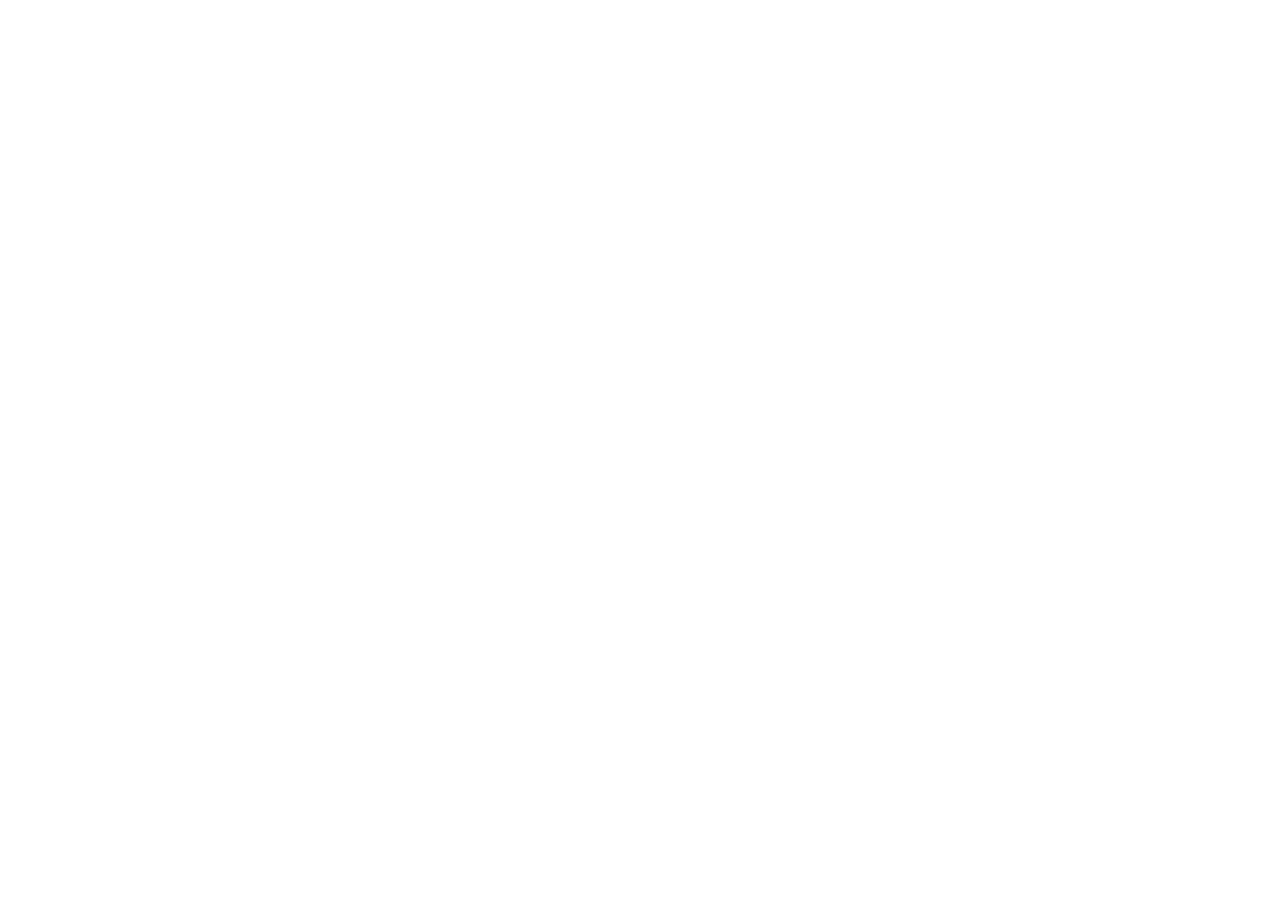
==== pages/morocco-2026.html @ 15a271f9 "add pixel" ====
<!DOCTYPE html>
<html lang="fr" data-notion-url="https://www.notion.so/Kimura-Business-Connect-Morocco-310bb034ab7a8053be3bda50658fd84c">
<head>
    <meta charset="UTF-8">
    <meta name="viewport" content="width=device-width, initial-scale=1.0">
    <title>Redirection …</title>
    <!--
      Remplacez l'URL ci-dessous par le lien public Notion souhaité,
      et mettez à jour également l'attribut data-notion-url sur la balise <html> ci-dessus.
    -->
    <meta http-equiv="refresh" content="3; url=https://www.notion.so/Kimura-Business-Connect-Morocco-310bb034ab7a8053be3bda50658fd84c">
    <style>
        body { 
            margin: 0; 
            font-family: -apple-system, BlinkMacSystemFont, 'Segoe UI', Roboto, Oxygen, Ubuntu, Cantarell, 'Helvetica Neue', Arial, 'Noto Sans', sans-serif; 
            background: #121212; color: #f5f5f5; 
            display: flex; align-items: center; justify-content: center; min-height: 100vh; text-align: center;
        }
        a { color: #c5a059; }
    </style>
    <link rel="icon" type="image/ico" href="../favicon.ico">
    <link rel="apple-touch-icon" href="../images/logo.png">
    <link rel="canonical" href="https://www.notion.so/Kimura-Business-Connect-Morocco-310bb034ab7a8053be3bda50658fd84c">

    <!-- Meta Pixel Code -->
    <script>
        !function(f,b,e,v,n,t,s)
        {if(f.fbq)return;n=f.fbq=function(){n.callMethod?
            n.callMethod.apply(n,arguments):n.queue.push(arguments)};
            if(!f._fbq)f._fbq=n;n.push=n;n.loaded=!0;n.version='2.0';
            n.queue=[];t=b.createElement(e);t.async=!0;
            t.src=v;s=b.getElementsByTagName(e)[0];
            s.parentNode.insertBefore(t,s)}(window, document,'script',
            'https://connect.facebook.net/en_US/fbevents.js');
        fbq('init', '637309315422786');
        fbq('track', 'PageView');
    </script>
    <script>
        (function() {
            var fallbackUrl = 'https://www.notion.so/Kimura-Business-Connect-Morocco-310bb034ab7a8053be3bda50658fd84c';
            var html = document.documentElement;
            var notionUrl = html.getAttribute('data-notion-url') || fallbackUrl;
            // Si l'URL semble valide, on redirige en JS (plus fiable que meta refresh)
            if (/^https?:\/\//i.test(notionUrl)) {
                window.location.replace(notionUrl);
            }
        })();
    </script>
    <noscript>
        <meta http-equiv="refresh" content="3; url=https://www.notion.so/Kimura-Business-Connect-Morocco-310bb034ab7a8053be3bda50658fd84c">
    </noscript>
</head>
<body>
<noscript><img height="1" width="1" style="display:none"
               src="https://www.facebook.com/tr?id=637309315422786&ev=PageView&noscript=1"
/></noscript>
    <main>
        <p>Redirection en cours...</p>
        <p>Si rien ne se passe, <a id="continue-link" href="https://www.notion.so/Kimura-Business-Connect-Morocco-310bb034ab7a8053be3bda50658fd84c">cliquez ici pour continuer</a>.</p>
    </main>
    <script>
        // Met à jour le lien de secours pour correspondre à data-notion-url si défini
        (function() {
            var link = document.getElementById('continue-link');
            var html = document.documentElement;
            var notionUrl = html.getAttribute('data-notion-url');
            if (notionUrl && /^https?:\/\//i.test(notionUrl)) {
                link.setAttribute('href', notionUrl);
            }
        })();
    </script>
</body>
</html>
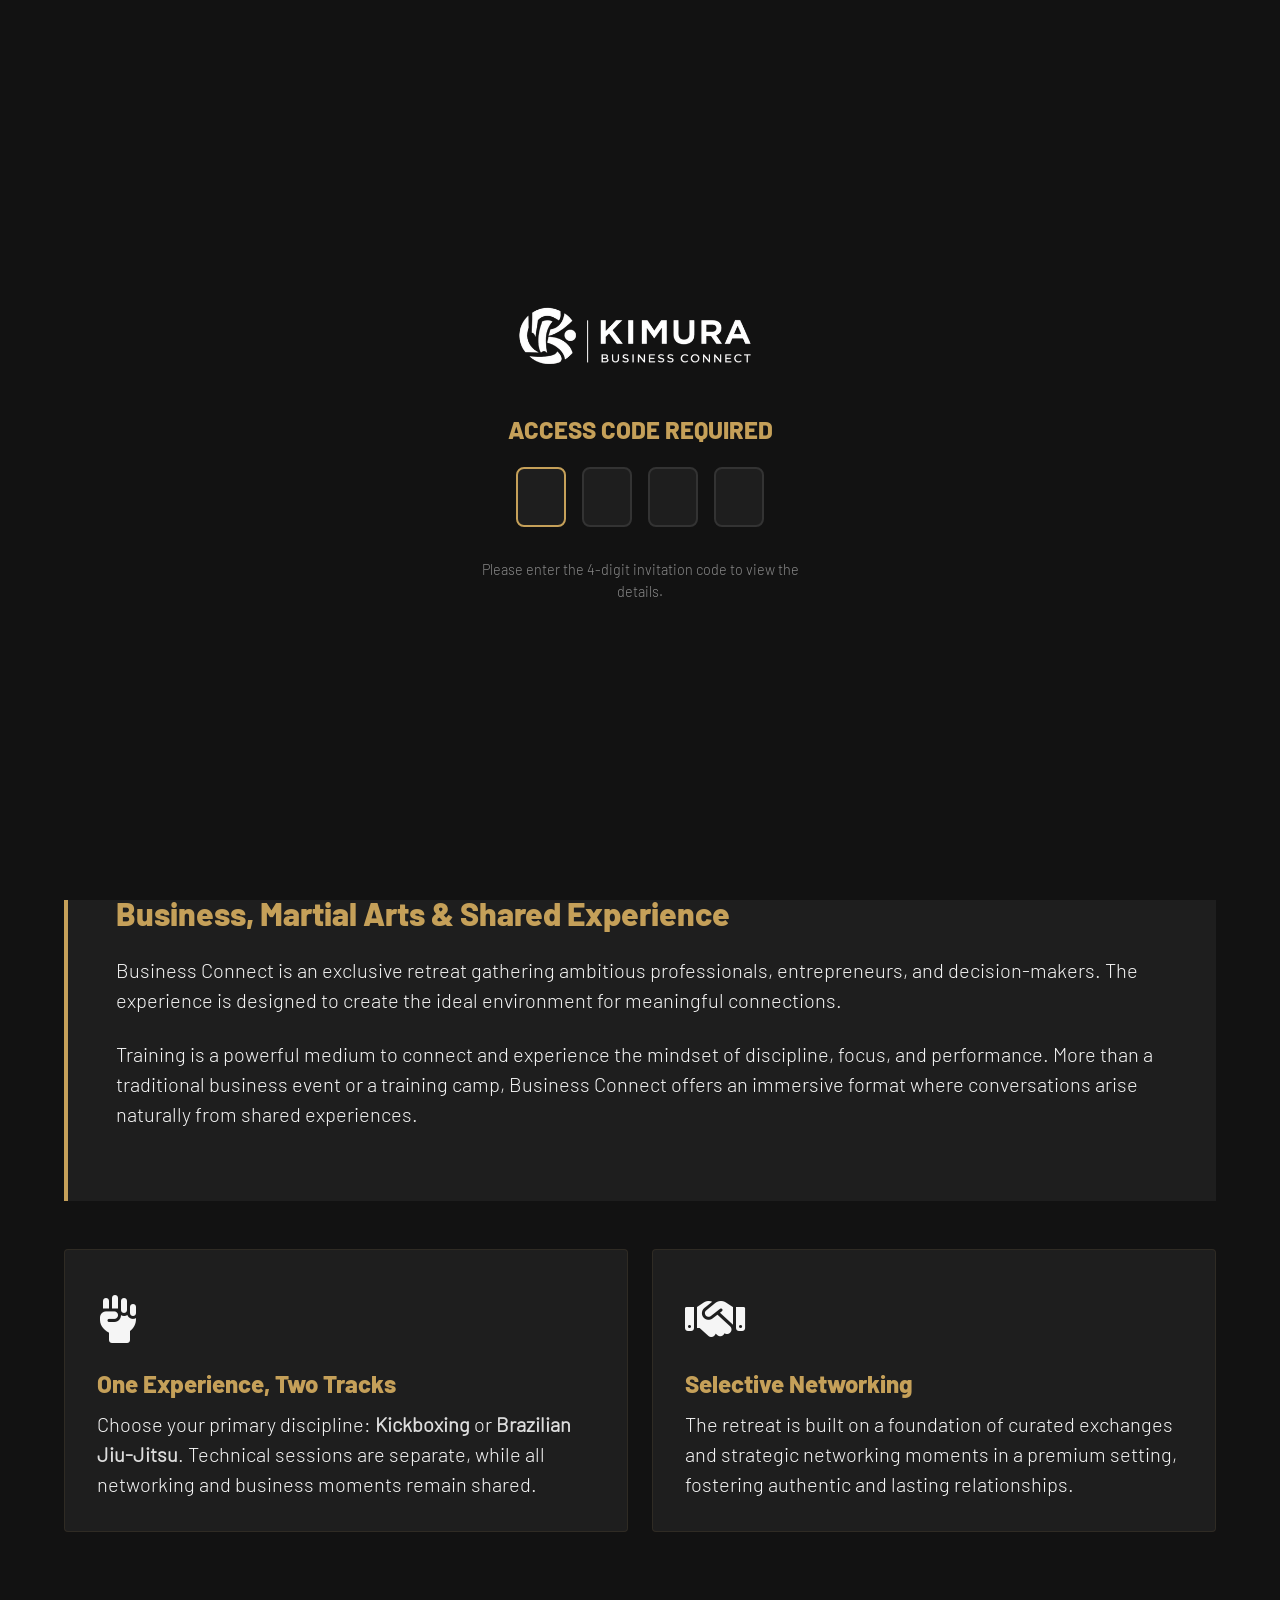
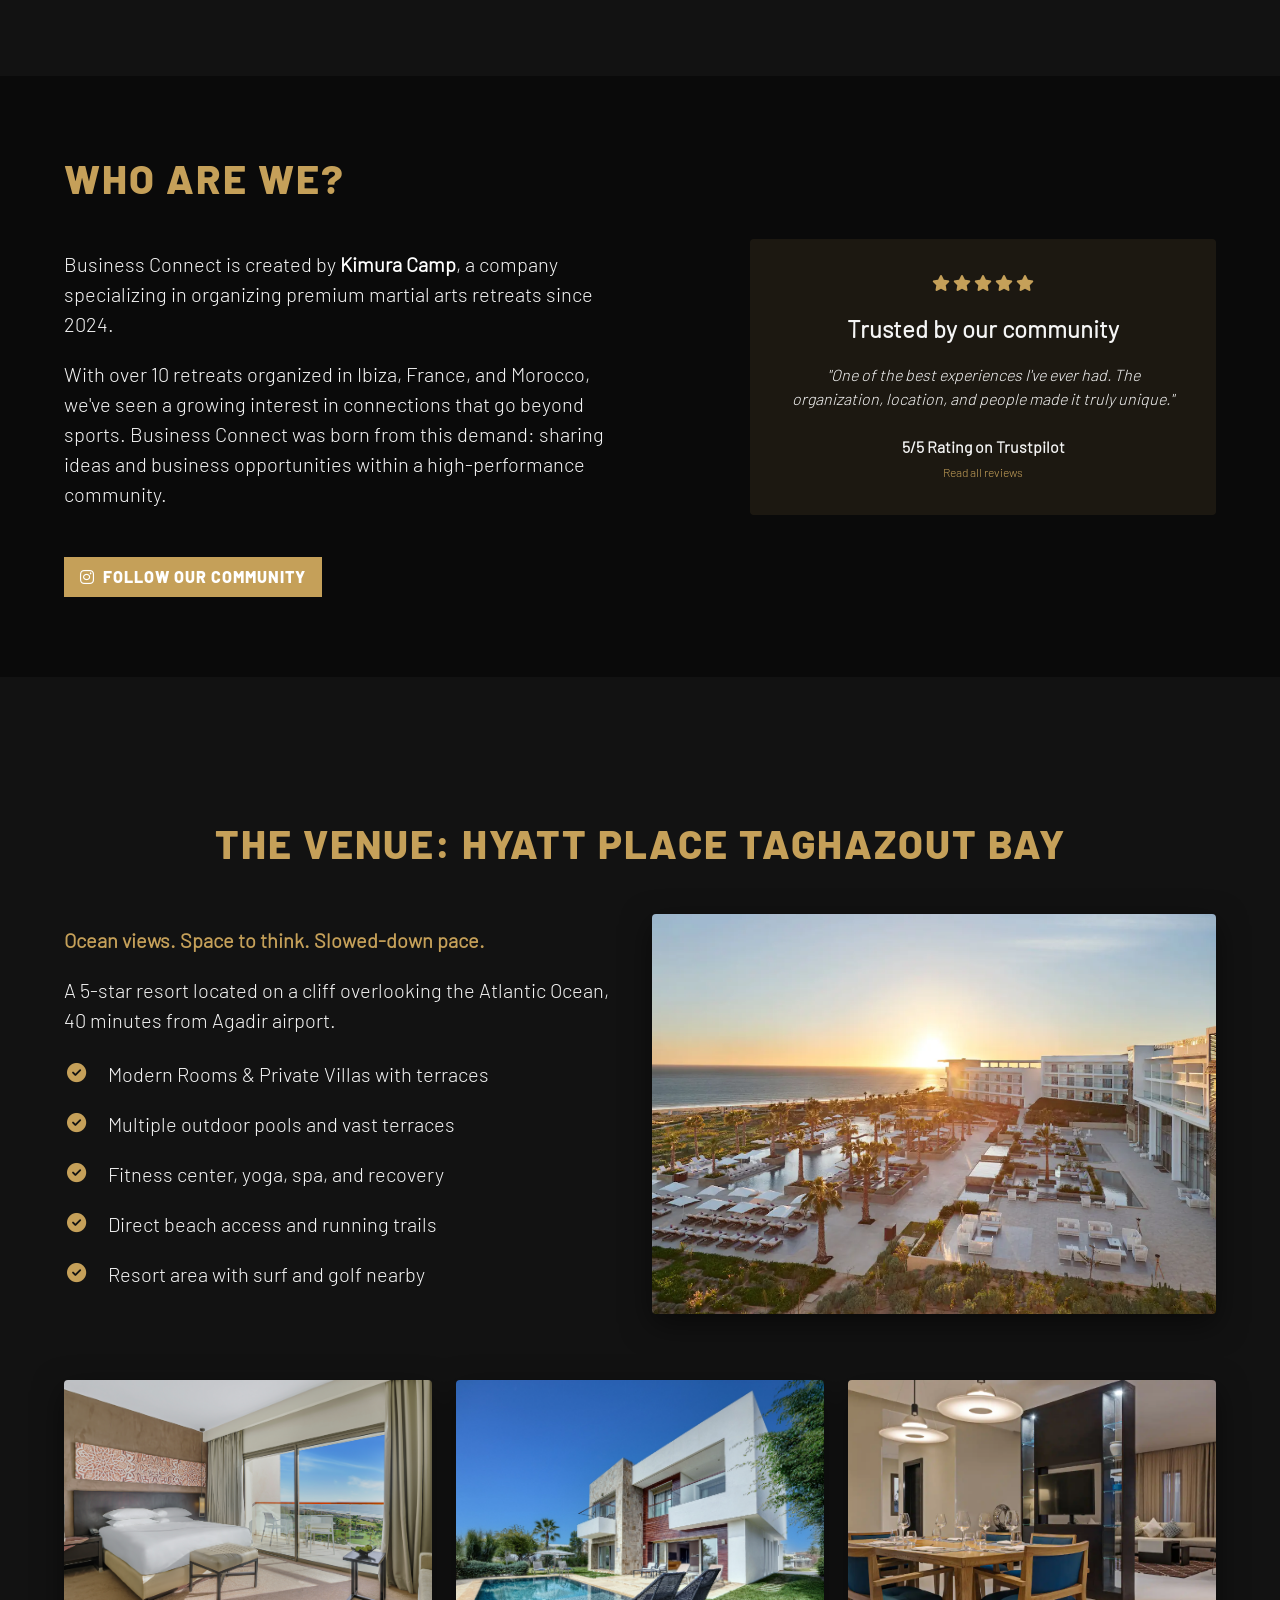
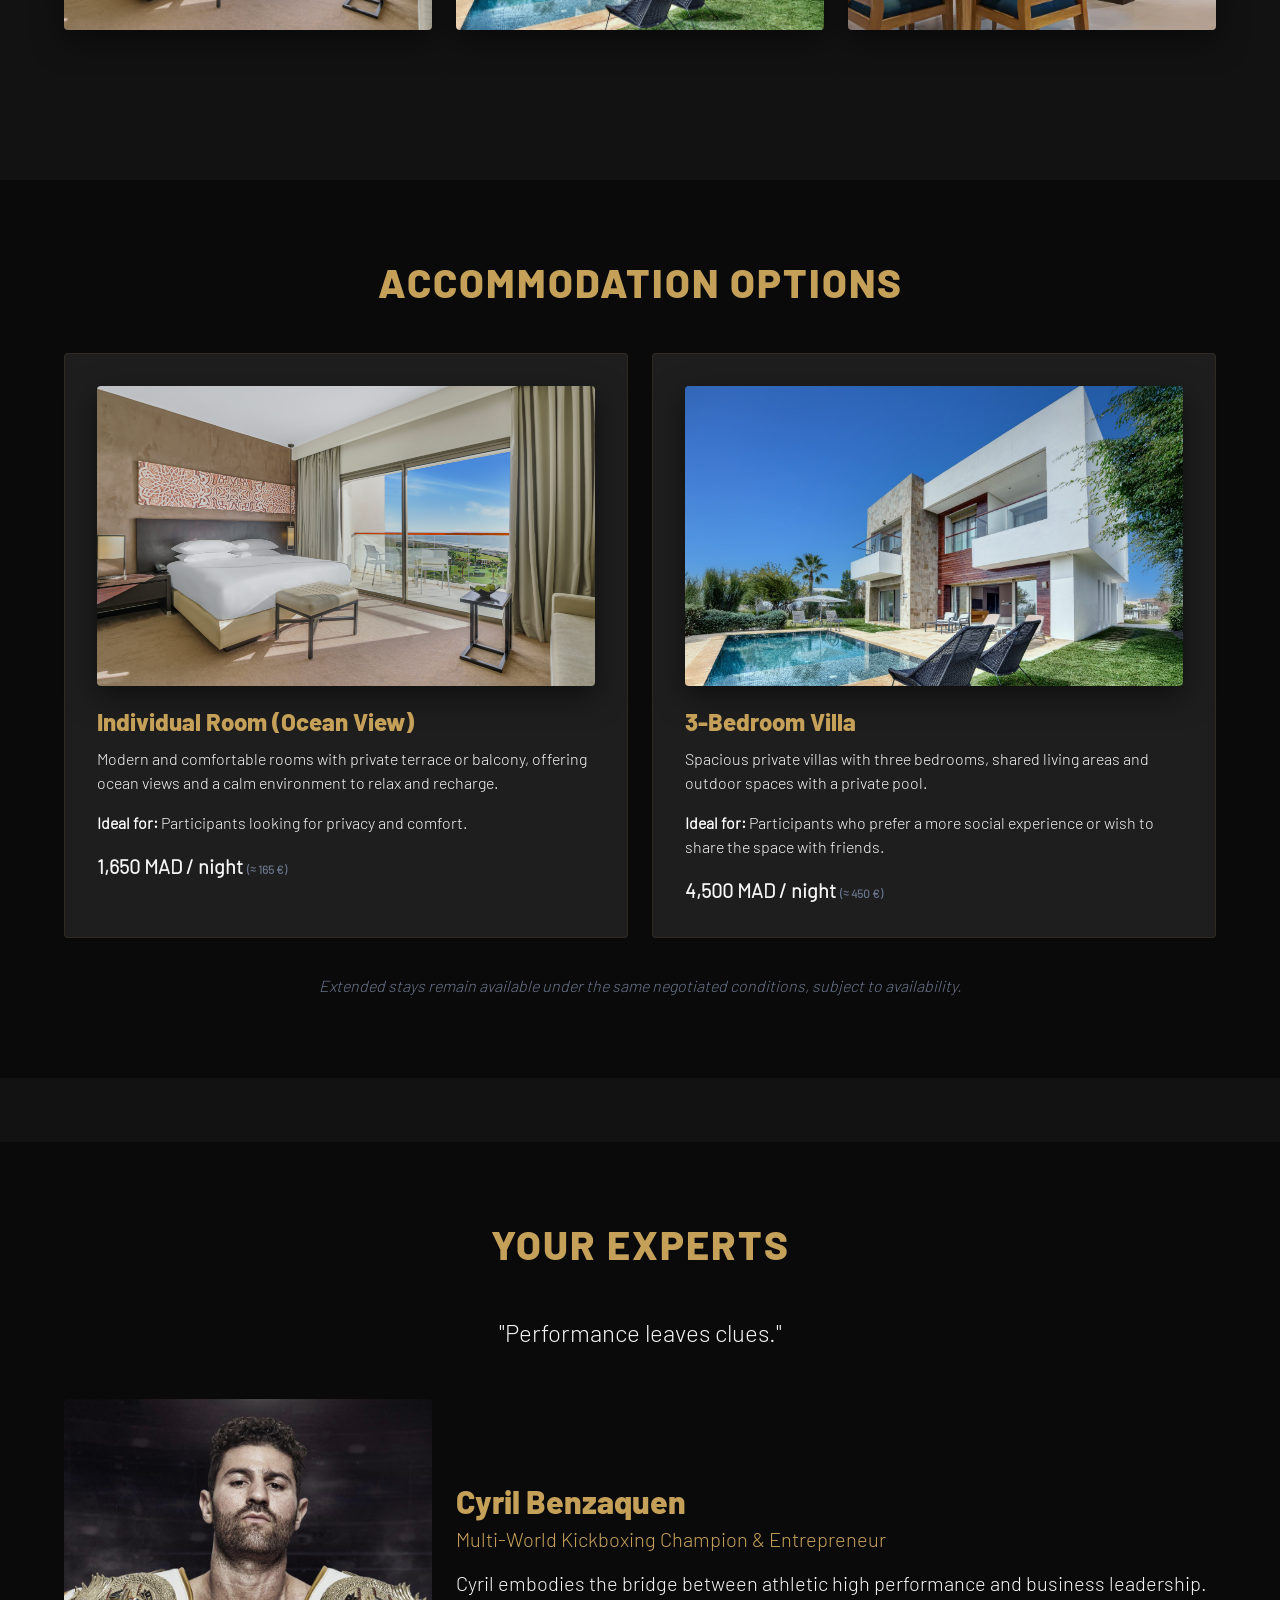
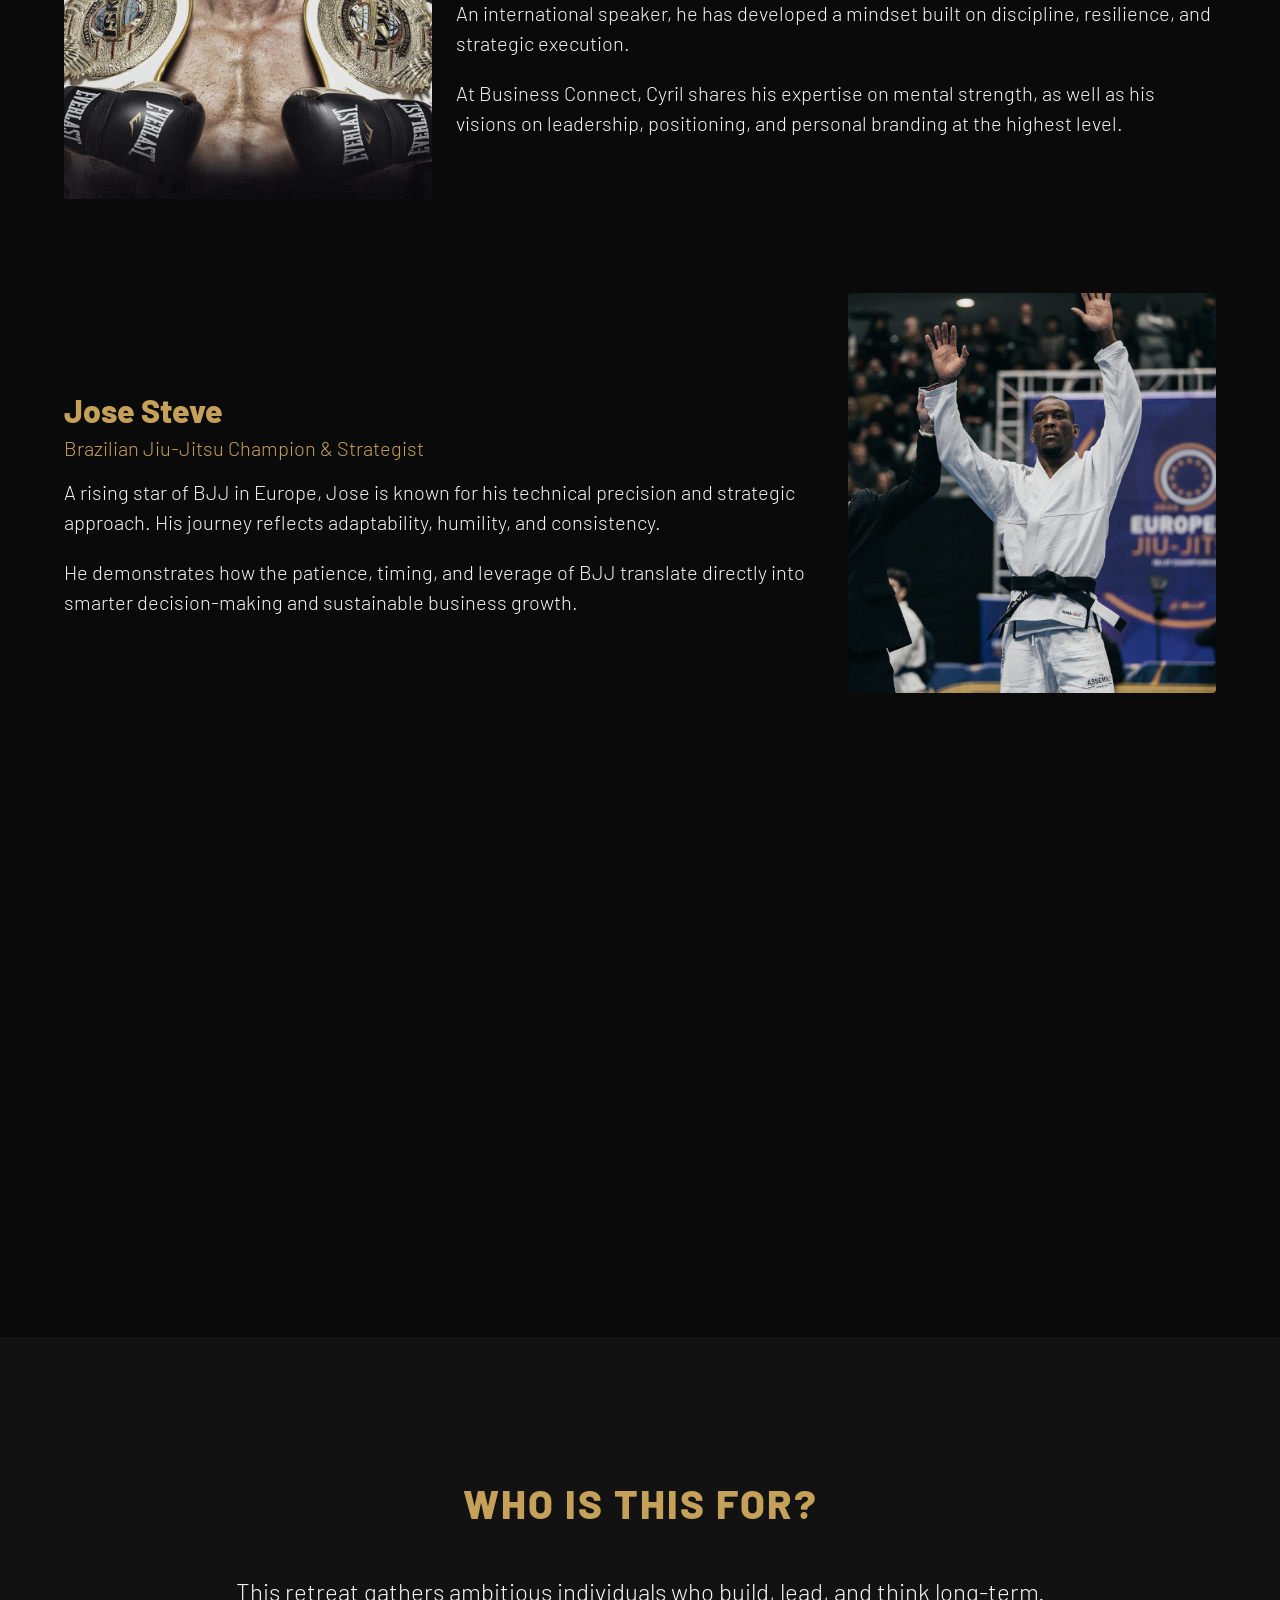
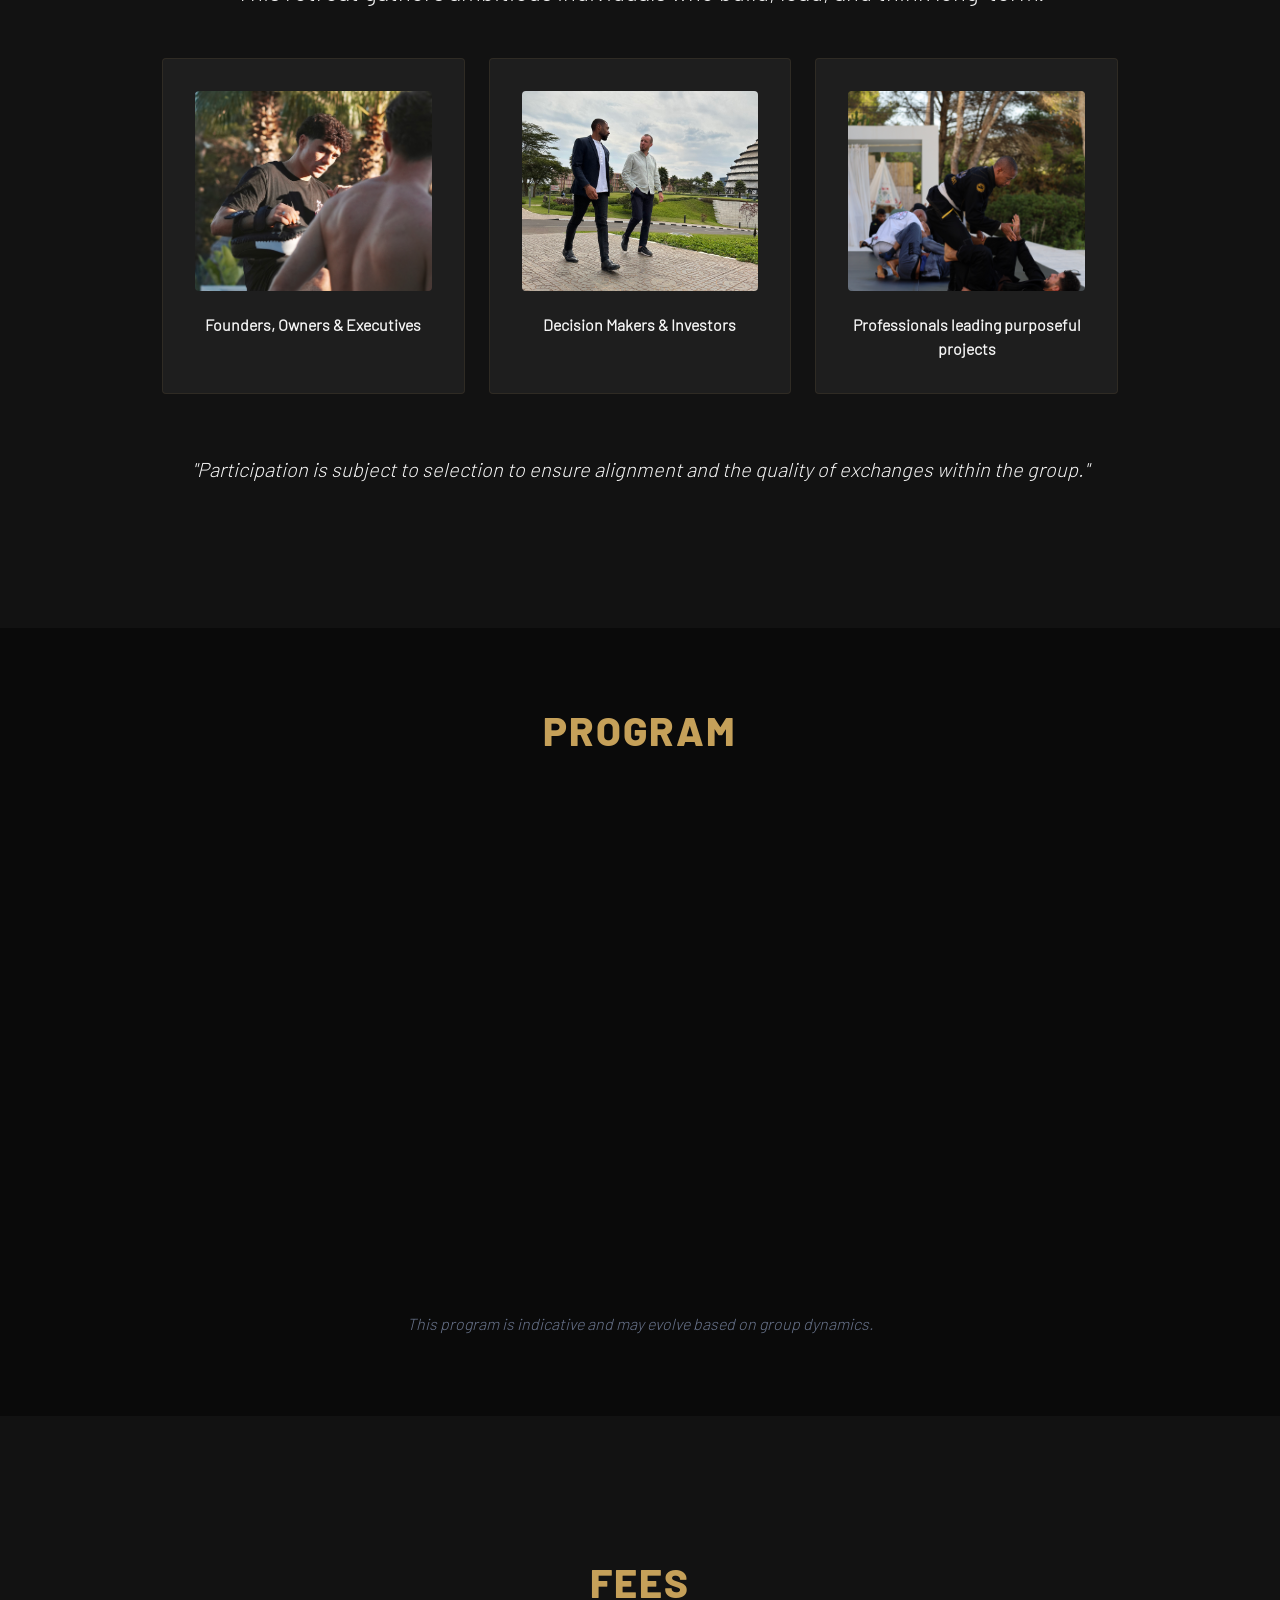
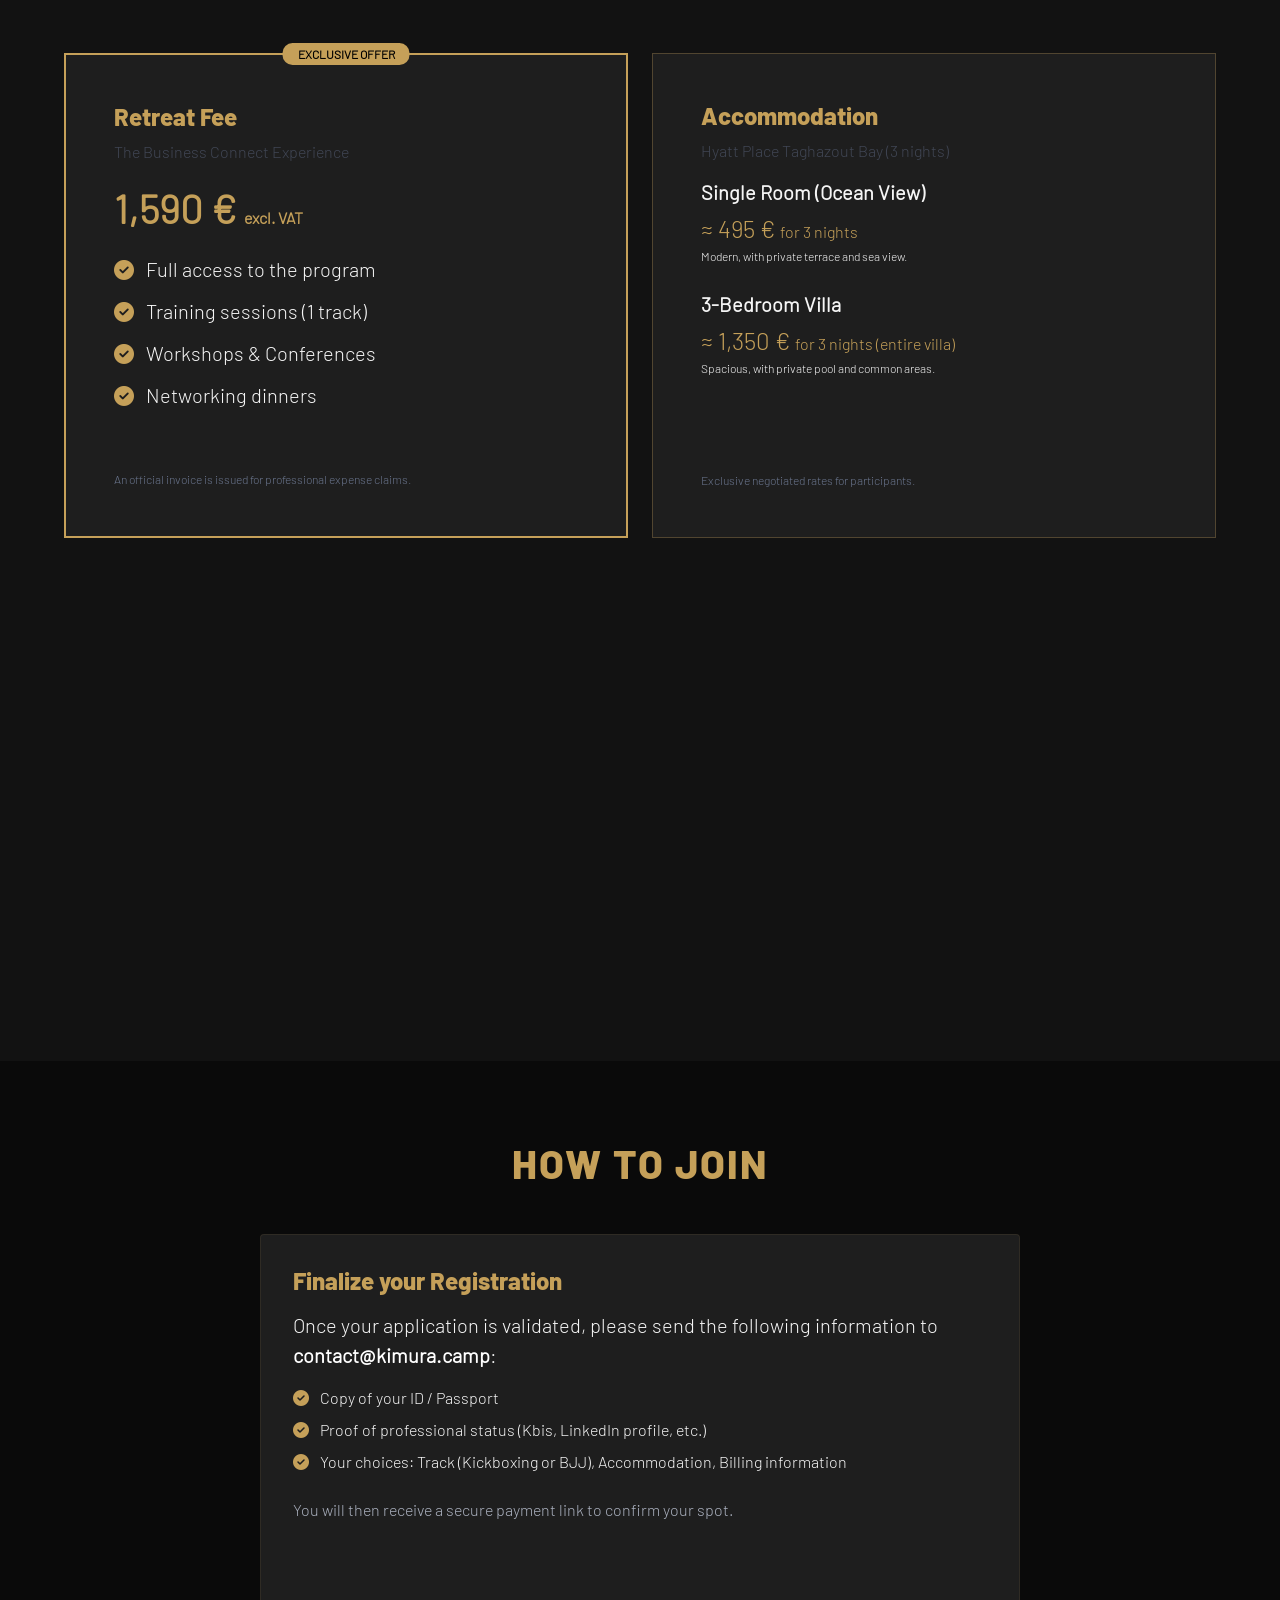
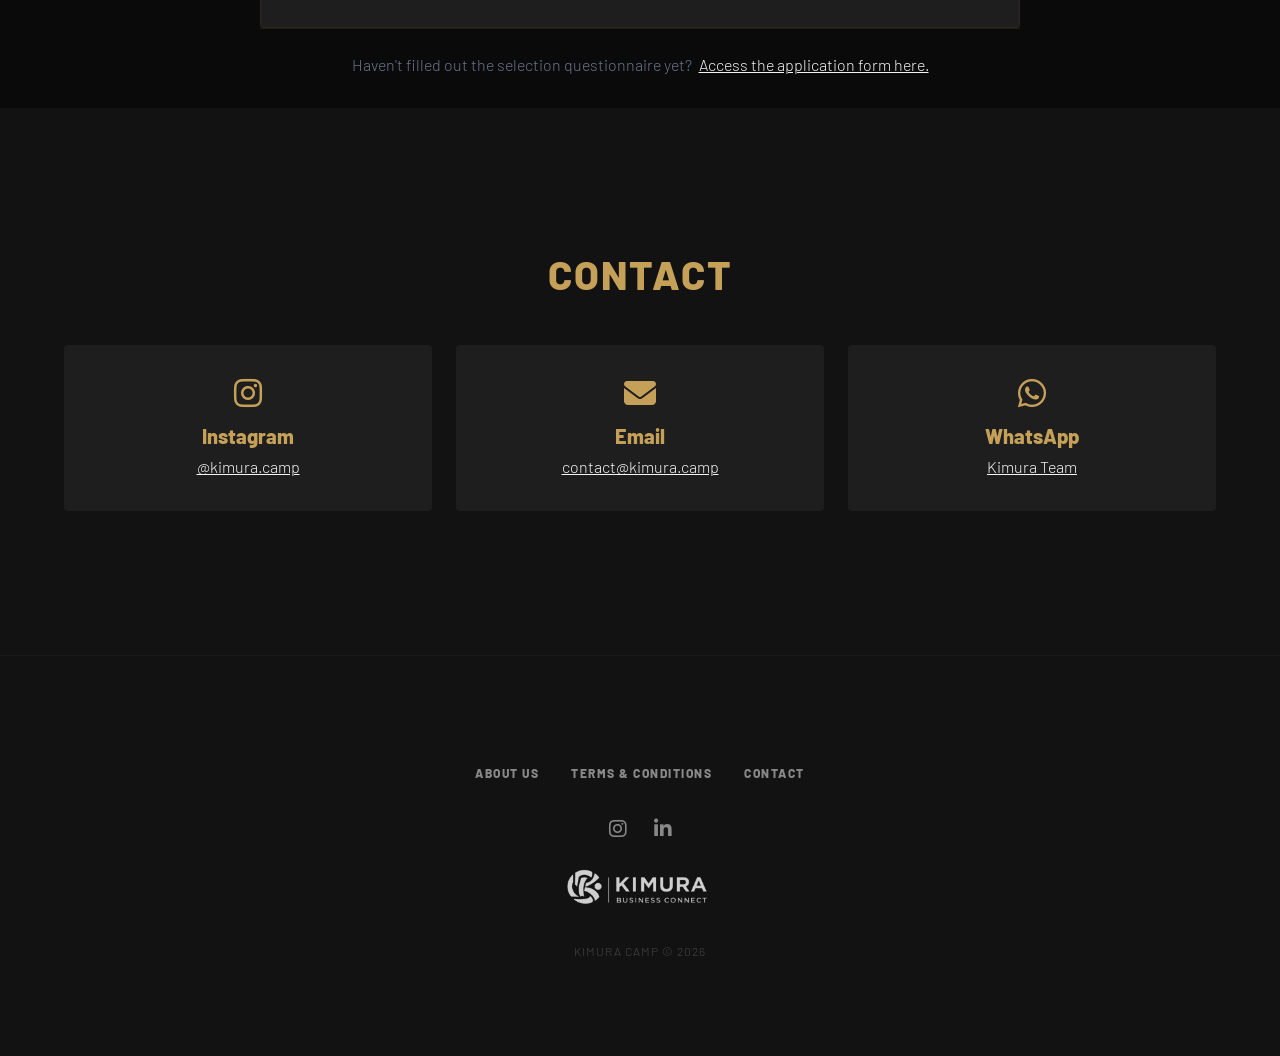
==== commit 305e497d: "adding secret page" ====
--- a/pages/morocco-2026.html
+++ b/pages/morocco-2026.html
@@ -1,26 +1,32 @@
 <!DOCTYPE html>
-<html lang="fr" data-notion-url="https://www.notion.so/Kimura-Business-Connect-Morocco-310bb034ab7a8053be3bda50658fd84c">
+<html lang="en">
 <head>
     <meta charset="UTF-8">
     <meta name="viewport" content="width=device-width, initial-scale=1.0">
-    <title>Redirection …</title>
-    <!--
-      Remplacez l'URL ci-dessous par le lien public Notion souhaité,
-      et mettez à jour également l'attribut data-notion-url sur la balise <html> ci-dessus.
-    -->
-    <meta http-equiv="refresh" content="3; url=https://www.notion.so/Kimura-Business-Connect-Morocco-310bb034ab7a8053be3bda50658fd84c">
-    <style>
-        body { 
-            margin: 0; 
-            font-family: -apple-system, BlinkMacSystemFont, 'Segoe UI', Roboto, Oxygen, Ubuntu, Cantarell, 'Helvetica Neue', Arial, 'Noto Sans', sans-serif; 
-            background: #121212; color: #f5f5f5; 
-            display: flex; align-items: center; justify-content: center; min-height: 100vh; text-align: center;
-        }
-        a { color: #c5a059; }
-    </style>
+    <title>KIMURA BUSINESS CONNECT | MOROCCO 2026</title>
+    <meta name="description" content="Explore the details of Kimura Business Connect Morocco 2026. A 4-day professional retreat in Taghazout focusing on business, mindset, and performance.">
+    <meta name="keywords" content="Kimura Camp Morocco, Business Retreat 2026, Martial Arts Mindset, Taghazout Business, Elite Networking">
+    <meta name="author" content="Kimura Camp">
+
+    <!-- Open Graph / Facebook -->
+    <meta property="og:type" content="website">
+    <meta property="og:url" content="https://business.kimura.camp/pages/morocco-2026.html">
+    <meta property="og:title" content="Kimura Business Connect | Morocco 2026 Details">
+    <meta property="og:description" content="Join us in Taghazout for an exclusive 4-day retreat where business strategy meets martial arts excellence.">
+    <meta property="og:image" content="https://business.kimura.camp/images/hotel-1.png">
+
+    <!-- Twitter -->
+    <meta property="twitter:card" content="summary_large_image">
+    <meta property="twitter:url" content="https://business.kimura.camp/pages/morocco-2026.html">
+    <meta property="twitter:title" content="Kimura Business Connect | Morocco 2026 Details">
+    <meta property="twitter:description" content="Join us in Taghazout for an exclusive 4-day retreat where business strategy meets martial arts excellence.">
+    <meta property="twitter:image" content="https://business.kimura.camp/images/hotel-1.png">
+
+    <link rel="stylesheet" href="../css/bulma/bulma.min.css">
+    <link rel="stylesheet" href="../css/fontawesome/all.min.css">
+    <link rel="stylesheet" href="../css/style.css?v=1.3">
     <link rel="icon" type="image/ico" href="../favicon.ico">
     <link rel="apple-touch-icon" href="../images/logo.png">
-    <link rel="canonical" href="https://www.notion.so/Kimura-Business-Connect-Morocco-310bb034ab7a8053be3bda50658fd84c">
 
     <!-- Meta Pixel Code -->
     <script>
@@ -35,39 +41,701 @@
         fbq('init', '637309315422786');
         fbq('track', 'PageView');
     </script>
-    <script>
-        (function() {
-            var fallbackUrl = 'https://www.notion.so/Kimura-Business-Connect-Morocco-310bb034ab7a8053be3bda50658fd84c';
-            var html = document.documentElement;
-            var notionUrl = html.getAttribute('data-notion-url') || fallbackUrl;
-            // Si l'URL semble valide, on redirige en JS (plus fiable que meta refresh)
-            if (/^https?:\/\//i.test(notionUrl)) {
-                window.location.replace(notionUrl);
-            }
-        })();
-    </script>
-    <noscript>
-        <meta http-equiv="refresh" content="3; url=https://www.notion.so/Kimura-Business-Connect-Morocco-310bb034ab7a8053be3bda50658fd84c">
-    </noscript>
+    <style>
+        :root {
+            --accent-gold: #c5a059;
+            --dark-bg: #121212;
+            --card-bg: #1e1e1e;
+        }
+        
+        body {
+            background-color: var(--dark-bg);
+            color: #f5f5f5;
+        }
+
+        .details-hero {
+            background: linear-gradient(rgba(0, 0, 0, 0.7), rgba(0, 0, 0, 0.7)), url('../images/hotel-1.png') center/cover no-repeat;
+            padding: 10rem 1.5rem 8rem;
+            text-align: center;
+        }
+        
+        .section-title {
+            color: var(--accent-gold);
+            text-transform: uppercase;
+            letter-spacing: 2px;
+            font-weight: 800;
+        }
+
+        .content-section {
+            padding: 5rem 1.5rem;
+        }
+        
+        .bg-dark-alt {
+            background-color: #0a0a0a;
+        }
+
+        .concept-box {
+            background-color: var(--card-bg);
+            border-left: 4px solid var(--accent-gold);
+            padding: 3rem;
+            margin-bottom: 3rem;
+        }
+
+        .feature-card {
+            background-color: var(--card-bg);
+            height: 100%;
+            padding: 2rem;
+            border-radius: 4px;
+            border: 1px solid rgba(197, 160, 89, 0.1);
+            transition: all 0.3s ease;
+        }
+        
+        .feature-card:hover {
+            border-color: var(--accent-gold);
+            transform: translateY(-5px);
+        }
+
+        .guest-img {
+            border-radius: 4px;
+            width: 100%;
+            object-fit: cover;
+            aspect-ratio: 4/5;
+            filter: grayscale(20%);
+        }
+
+        .venue-img {
+            border-radius: 4px;
+            width: 100%;
+            height: 400px;
+            object-fit: cover;
+        }
+
+        .price-card {
+            background-color: var(--card-bg);
+            border: 1px solid rgba(197, 160, 89, 0.3);
+            padding: 3rem;
+            height: 100%;
+            display: flex;
+            flex-direction: column;
+        }
+        
+        .price-card.featured {
+            border: 2px solid var(--accent-gold);
+            position: relative;
+        }
+        
+        .price-card.featured::before {
+            content: "EXCLUSIVE OFFER";
+            position: absolute;
+            top: -12px;
+            left: 50%;
+            transform: translateX(-50%);
+            background: var(--accent-gold);
+            color: black;
+            padding: 2px 15px;
+            font-size: 0.75rem;
+            font-weight: bold;
+            border-radius: 10px;
+        }
+
+        .venue-feature {
+            display: flex;
+            align-items: center;
+            margin-bottom: 1.25rem;
+        }
+        
+        .venue-feature i {
+            color: var(--accent-gold);
+            margin-right: 1.25rem;
+            width: 24px;
+            text-align: center;
+            font-size: 1.2rem;
+        }
+
+        .trust-badge {
+            background: rgba(197, 160, 89, 0.1);
+            padding: 2rem;
+            border-radius: 4px;
+            text-align: center;
+        }
+        
+        .stars {
+            color: var(--accent-gold);
+            margin-bottom: 1rem;
+        }
+
+        .timeline-item {
+            padding: 2rem;
+            border-left: 2px solid var(--accent-gold);
+            margin-left: 1rem;
+            position: relative;
+        }
+        
+        .timeline-item::before {
+            content: "";
+            position: absolute;
+            left: -9px;
+            top: 2.5rem;
+            width: 16px;
+            height: 16px;
+            border-radius: 50%;
+            background: var(--accent-gold);
+        }
+
+        .contact-info-box {
+            background: var(--card-bg);
+            padding: 2rem;
+            border-radius: 4px;
+            text-align: center;
+        }
+        
+        .contact-info-box i {
+            font-size: 2rem;
+            color: var(--accent-gold);
+            margin-bottom: 1rem;
+        }
+
+        ul.unstyled-list {
+            list-style: none;
+            margin: 0;
+            padding: 0;
+        }
+
+        @media screen and (max-width: 768px) {
+            .details-hero { padding-top: 7rem; }
+            .concept-box { padding: 1.5rem; }
+        }
+    </style>
 </head>
 <body>
+    <!-- Lock Screen -->
+    <div id="lockScreen" class="lock-screen">
+        <div class="lock-content fadeInUp">
+            <img src="../images/logo.png" alt="Kimura Logo" class="lock-logo">
+            <h2 class="title is-4 mb-5">ACCESS CODE REQUIRED</h2>
+            <div class="code-inputs">
+                <input type="text" maxlength="1" class="code-input" inputmode="numeric">
+                <input type="text" maxlength="1" class="code-input" inputmode="numeric">
+                <input type="text" maxlength="1" class="code-input" inputmode="numeric">
+                <input type="text" maxlength="1" class="code-input" inputmode="numeric">
+            </div>
+            <p class="lock-message">Please enter the 4-digit invitation code to view the details.</p>
+        </div>
+    </div>
 <noscript><img height="1" width="1" style="display:none"
                src="https://www.facebook.com/tr?id=637309315422786&ev=PageView&noscript=1"
-/></noscript>
-    <main>
-        <p>Redirection en cours...</p>
-        <p>Si rien ne se passe, <a id="continue-link" href="https://www.notion.so/Kimura-Business-Connect-Morocco-310bb034ab7a8053be3bda50658fd84c">cliquez ici pour continuer</a>.</p>
-    </main>
-    <script>
-        // Met à jour le lien de secours pour correspondre à data-notion-url si défini
-        (function() {
-            var link = document.getElementById('continue-link');
-            var html = document.documentElement;
-            var notionUrl = html.getAttribute('data-notion-url');
-            if (notionUrl && /^https?:\/\//i.test(notionUrl)) {
-                link.setAttribute('href', notionUrl);
-            }
-        })();
-    </script>
+ /></noscript>
+
+<!-- Navigation -->
+<nav class="navbar is-transparent is-fixed-top" role="navigation" aria-label="main navigation">
+    <div class="container">
+        <div class="navbar-brand">
+            <a class="navbar-item" href="https://www.kimura.camp" target="_blank">
+                <img src="../images/logo.png" alt="KIMURA CAMP LOGO">
+            </a>
+            <a role="button" class="navbar-burger" aria-label="menu" aria-expanded="false" data-target="navbarBasic">
+                <span aria-hidden="true"></span>
+                <span aria-hidden="true"></span>
+                <span aria-hidden="true"></span>
+            </a>
+        </div>
+
+        <div id="navbarBasic" class="navbar-menu">
+            <div class="navbar-end">
+                <a class="navbar-item" href="#concept">Concept</a>
+                <a class="navbar-item" href="#about">About Us</a>
+                <a class="navbar-item" href="#venue">Venue</a>
+                <a class="navbar-item" href="#accommodation">Accommodation</a>
+                <a class="navbar-item" href="#experts">Experts</a>
+                <a class="navbar-item" href="#fees">Fees</a>
+                <a class="navbar-item" href="#process">Process</a>
+            </div>
+        </div>
+    </div>
+</nav>
+
+<!-- Hero Section -->
+<header class="details-hero">
+    <div class="container">
+        <p class="subtitle is-size-4 section-title mb-4">Morocco 2026</p>
+        <h1 class="title is-size-1 is-size-3-mobile mb-6">KIMURA BUSINESS CONNECT</h1>
+        <p class="is-size-3 is-size-4-mobile mb-6">Where Business meets the Martial Arts Mindset</p>
+        <p class="is-size-5 has-text-weight-bold" style="color: var(--accent-gold);">June 29th – July 2nd 2026 | Taghazout, Morocco</p>
+    </div>
+</header>
+
+<!-- Concept Section -->
+<section id="concept" class="section content-section">
+    <div class="container content-constrained">
+        <div class="has-text-centered mb-6">
+            <h2 class="title section-title is-size-2">The Concept</h2>
+        </div>
+        
+        <div class="concept-box fadeInUp">
+            <h3 class="title is-size-3 mb-5">Business, Martial Arts & Shared Experience</h3>
+            <div class="content is-size-5">
+                <p class="mb-5">
+                    Business Connect is an exclusive retreat gathering ambitious professionals, entrepreneurs, and decision-makers. 
+                    The experience is designed to create the ideal environment for meaningful connections.
+                </p>
+                <p class="mb-5">
+                    Training is a powerful medium to connect and experience the mindset of discipline, focus, and performance. 
+                    More than a traditional business event or a training camp, Business Connect offers an immersive format where conversations arise naturally from shared experiences.
+                </p>
+            </div>
+        </div>
+        
+        <div class="columns is-multiline">
+            <div class="column is-6 fadeInUp delay-1">
+                <div class="feature-card">
+                    <div class="is-size-1 mb-4"><i class="fas fa-hand-fist"></i></div>
+                    <h4 class="title is-size-4 mb-3">One Experience, Two Tracks</h4>
+                    <p class="is-size-5">
+                        Choose your primary discipline: <strong>Kickboxing</strong> or <strong>Brazilian Jiu-Jitsu</strong>. 
+                        Technical sessions are separate, while all networking and business moments remain shared.
+                    </p>
+                </div>
+            </div>
+            <div class="column is-6 fadeInUp delay-2">
+                <div class="feature-card">
+                    <div class="is-size-1 mb-4"><i class="fas fa-handshake"></i></div>
+                    <h4 class="title is-size-4 mb-3">Selective Networking</h4>
+                    <p class="is-size-5">
+                        The retreat is built on a foundation of curated exchanges and strategic networking moments in a premium setting, fostering authentic and lasting relationships.
+                    </p>
+                </div>
+            </div>
+        </div>
+    </div>
+</section>
+
+<!-- About Us Section -->
+<section id="about" class="section content-section bg-dark-alt">
+    <div class="container content-constrained">
+        <div class="columns is-vcentered">
+            <div class="column is-6">
+                <h2 class="title section-title is-size-2 mb-6">Who are we?</h2>
+                <div class="content is-size-5">
+                    <p>
+                        Business Connect is created by <strong>Kimura Camp</strong>, a company specializing in organizing premium martial arts retreats since 2024.
+                    </p>
+                    <p>
+                        With over 10 retreats organized in Ibiza, France, and Morocco, we've seen a growing interest in connections that go beyond sports. 
+                        Business Connect was born from this demand: sharing ideas and business opportunities within a high-performance community.
+                    </p>
+                </div>
+                <div class="mt-6">
+                    <a href="https://www.instagram.com/kimura.camp" target="_blank" class="button is-primary is-outlined">
+                        <i class="fab fa-instagram mr-2"></i> Follow our community
+                    </a>
+                </div>
+            </div>
+            <div class="column is-5 is-offset-1">
+                <div class="trust-badge">
+                    <div class="stars">
+                        <i class="fas fa-star"></i>
+                        <i class="fas fa-star"></i>
+                        <i class="fas fa-star"></i>
+                        <i class="fas fa-star"></i>
+                        <i class="fas fa-star"></i>
+                    </div>
+                    <p class="is-size-4 has-text-weight-bold mb-4">Trusted by our community</p>
+                    <p class="is-italic mb-5">"One of the best experiences I've ever had. The organization, location, and people made it truly unique."</p>
+                    <p class="has-text-weight-bold">5/5 Rating on Trustpilot</p>
+                    <a href="https://www.trustpilot.com/review/kimura.camp" target="_blank" class="is-size-7" style="color: var(--accent-gold);">Read all reviews</a>
+                </div>
+            </div>
+        </div>
+    </div>
+</section>
+
+<!-- Venue Section -->
+<section id="venue" class="section content-section">
+    <div class="container content-constrained">
+        <h2 class="title section-title has-text-centered is-size-2 mb-6">THE VENUE: Hyatt Place Taghazout Bay</h2>
+        <div class="columns is-vcentered mb-6">
+            <div class="column is-6">
+                <div class="content is-size-5">
+                    <p class="has-text-weight-bold" style="color: var(--accent-gold);">Ocean views. Space to think. Slowed-down pace.</p>
+                    <p class="mb-5">A 5-star resort located on a cliff overlooking the Atlantic Ocean, 40 minutes from Agadir airport.</p>
+                    <div class="venue-features">
+                        <div class="venue-feature"><i class="fas fa-check-circle"></i> <span>Modern Rooms & Private Villas with terraces</span></div>
+                        <div class="venue-feature"><i class="fas fa-check-circle"></i> <span>Multiple outdoor pools and vast terraces</span></div>
+                        <div class="venue-feature"><i class="fas fa-check-circle"></i> <span>Fitness center, yoga, spa, and recovery</span></div>
+                        <div class="venue-feature"><i class="fas fa-check-circle"></i> <span>Direct beach access and running trails</span></div>
+                        <div class="venue-feature"><i class="fas fa-check-circle"></i> <span>Resort area with surf and golf nearby</span></div>
+                    </div>
+                </div>
+            </div>
+            <div class="column is-6">
+                <div class="columns is-multiline">
+                    <div class="column is-12">
+                        <img src="../images/hotel-4.png" alt="Hyatt Place View" class="venue-img">
+                    </div>
+                </div>
+            </div>
+        </div>
+        <div class="columns">
+            <div class="column is-4"><img src="../images/hotel-7.png" alt="Hotel Room" class="venue-img" style="height: 250px;"></div>
+            <div class="column is-4"><img src="../images/hotel-8.jpeg" alt="Hotel Pool" class="venue-img" style="height: 250px;"></div>
+            <div class="column is-4"><img src="../images/hotel-9.png" alt="Hotel Villa" class="venue-img" style="height: 250px;"></div>
+        </div>
+    </div>
+</section>
+
+<!-- Accommodation Options Section -->
+<section id="accommodation" class="section content-section bg-dark-alt">
+    <div class="container content-constrained">
+        <h2 class="title section-title has-text-centered is-size-2 mb-6">Accommodation Options</h2>
+        
+        <div class="columns is-multiline">
+            <!-- Individual Room -->
+            <div class="column is-6">
+                <div class="feature-card">
+                    <img src="../images/hotel-7.png" alt="Individual Room" class="venue-img mb-4" style="height: 300px;">
+                    <h3 class="title is-size-4 mb-3" style="color: var(--accent-gold);">Individual Room (Ocean View)</h3>
+                    <div class="content">
+                        <p>Modern and comfortable rooms with private terrace or balcony, offering ocean views and a calm environment to relax and recharge.</p>
+                        <p><strong>Ideal for:</strong> Participants looking for privacy and comfort.</p>
+                        <p class="is-size-5 has-text-weight-bold">1,650 MAD / night <span class="is-size-7 has-text-grey">(≈ 165 €)</span></p>
+                    </div>
+                </div>
+            </div>
+            
+            <!-- 3-Bedroom Villa -->
+            <div class="column is-6">
+                <div class="feature-card">
+                    <img src="../images/hotel-8.jpeg" alt="3-Bedroom Villa" class="venue-img mb-4" style="height: 300px;">
+                    <h3 class="title is-size-4 mb-3" style="color: var(--accent-gold);">3-Bedroom Villa</h3>
+                    <div class="content">
+                        <p>Spacious private villas with three bedrooms, shared living areas and outdoor spaces with a private pool.</p>
+                        <p><strong>Ideal for:</strong> Participants who prefer a more social experience or wish to share the space with friends.</p>
+                        <p class="is-size-5 has-text-weight-bold">4,500 MAD / night <span class="is-size-7 has-text-grey">(≈ 450 €)</span></p>
+                    </div>
+                </div>
+            </div>
+        </div>
+        
+        <div class="has-text-centered mt-5">
+            <p class="is-size-6 is-italic has-text-grey">Extended stays remain available under the same negotiated conditions, subject to availability.</p>
+        </div>
+    </div>
+</section>
+
+<!-- Experts Section -->
+<section id="experts" class="section content-section bg-dark-alt">
+    <div class="container content-constrained">
+        <h2 class="title section-title has-text-centered is-size-2 mb-6">YOUR EXPERTS</h2>
+        <p class="has-text-centered mb-6 is-size-4">"Performance leaves clues."</p>
+        
+        <div class="columns is-multiline">
+            <!-- Cyril -->
+            <div class="column is-12 mb-6 fadeInUp">
+                <div class="columns is-vcentered">
+                    <div class="column is-4">
+                        <img src="../images/cyril-2.jpeg" alt="Cyril Benzaquen" class="guest-img">
+                    </div>
+                    <div class="column is-8">
+                        <h3 class="title is-size-3 mb-2">Cyril Benzaquen</h3>
+                        <p class="subtitle is-size-5 mb-4" style="color: var(--accent-gold);">Multi-World Kickboxing Champion & Entrepreneur</p>
+                        <div class="content is-size-5">
+                            <p>Cyril embodies the bridge between athletic high performance and business leadership. An international speaker, he has developed a mindset built on discipline, resilience, and strategic execution.</p>
+                            <p>At Business Connect, Cyril shares his expertise on mental strength, as well as his visions on leadership, positioning, and personal branding at the highest level.</p>
+                        </div>
+                    </div>
+                </div>
+            </div>
+            
+            <!-- Jose -->
+            <div class="column is-12 mb-6 fadeInUp">
+                <div class="columns is-vcentered is-reversed-mobile">
+                    <div class="column is-8">
+                        <h3 class="title is-size-3 mb-2">Jose Steve</h3>
+                        <p class="subtitle is-size-5 mb-4" style="color: var(--accent-gold);">Brazilian Jiu-Jitsu Champion & Strategist</p>
+                        <div class="content is-size-5">
+                            <p>A rising star of BJJ in Europe, Jose is known for his technical precision and strategic approach. His journey reflects adaptability, humility, and consistency.</p>
+                            <p>He demonstrates how the patience, timing, and leverage of BJJ translate directly into smarter decision-making and sustainable business growth.</p>
+                        </div>
+                    </div>
+                    <div class="column is-4">
+                        <img src="../images/jose-2.jpeg" alt="Jose Steve" class="guest-img">
+                    </div>
+                </div>
+            </div>
+            
+            <!-- Samuel -->
+            <div class="column is-12 mb-6 fadeInUp">
+                <div class="columns is-vcentered">
+                    <div class="column is-4">
+                        <img src="../images/samuel-1.png" alt="Samuel Coulon" class="guest-img">
+                    </div>
+                    <div class="column is-8">
+                        <h3 class="title is-size-3 mb-2">Samuel Coulon</h3>
+                        <p class="subtitle is-size-5 mb-4" style="color: var(--accent-gold);">Neuroscience & Performance Mindset</p>
+                        <div class="content is-size-5">
+                            <p>Founder of One Xperience, Samuel has over 20 years of expertise in high-pressure environments and international security.</p>
+                            <p>He combines applied neuroscience and conscious breathing to design measurable performance protocols, helping leaders optimize their energy and resilience to stress.</p>
+                        </div>
+                    </div>
+                </div>
+            </div>
+        </div>
+    </div>
+</section>
+
+<!-- Who is this for Section -->
+<section class="section content-section">
+    <div class="container content-constrained">
+        <h2 class="title section-title has-text-centered is-size-2 mb-6">Who is this for?</h2>
+        <div class="columns is-centered">
+            <div class="column is-10">
+                <div class="content is-size-4 has-text-centered">
+                    <p class="mb-6">This retreat gathers ambitious individuals who build, lead, and think long-term.</p>
+                </div>
+                <div class="columns is-multiline">
+                    <div class="column is-4">
+                        <div class="feature-card has-text-centered">
+                            <img src="../images/who-1.jpeg" alt="Founders & Owners" class="mb-4" style="border-radius: 4px; height: 200px; width: 100%; object-fit: cover;">
+                            <p class="has-text-weight-bold">Founders, Owners & Executives</p>
+                        </div>
+                    </div>
+                    <div class="column is-4">
+                        <div class="feature-card has-text-centered">
+                            <img src="../images/who-2.jpeg" alt="Decision Makers" class="mb-4" style="border-radius: 4px; height: 200px; width: 100%; object-fit: cover;">
+                            <p class="has-text-weight-bold">Decision Makers & Investors</p>
+                        </div>
+                    </div>
+                    <div class="column is-4">
+                        <div class="feature-card has-text-centered">
+                            <img src="../images/who-3.jpg" alt="Professionals" class="mb-4" style="border-radius: 4px; height: 200px; width: 100%; object-fit: cover;">
+                            <p class="has-text-weight-bold">Professionals leading purposeful projects</p>
+                        </div>
+                    </div>
+                </div>
+                <div class="has-text-centered mt-6">
+                    <p class="is-size-5 is-italic">"Participation is subject to selection to ensure alignment and the quality of exchanges within the group."</p>
+                </div>
+            </div>
+        </div>
+    </div>
+</section>
+
+<!-- Agenda Section -->
+<section id="agenda" class="section content-section bg-dark-alt">
+    <div class="container content-constrained">
+        <h2 class="title section-title has-text-centered is-size-2 mb-6">PROGRAM</h2>
+        
+        <div class="agenda-carousel fadeInUp">
+            <div class="agenda-slides" id="agendaSlides">
+                <div class="agenda-slide">
+                    <img src="../images/agenda-2026-1.png" alt="Program Day 1">
+                </div>
+                <div class="agenda-slide">
+                    <img src="../images/agenda-2026-2.png" alt="Program Day 2">
+                </div>
+                <div class="agenda-slide">
+                    <img src="../images/agenda-2026-3.png" alt="Program Day 3">
+                </div>
+                <div class="agenda-slide">
+                    <img src="../images/agenda-2026-4.png" alt="Program Day 4">
+                </div>
+            </div>
+            
+            <div class="carousel-nav">
+                <button class="carousel-btn" id="prevBtn"><i class="fas fa-chevron-left mr-2"></i>Prev</button>
+                <button class="carousel-btn" id="nextBtn">Next<i class="fas fa-chevron-right ml-2"></i></button>
+            </div>
+            
+            <div class="carousel-dots" id="carouselDots">
+                <span class="dot is-active"></span>
+                <span class="dot"></span>
+            </div>
+        </div>
+
+        <div class="has-text-centered mt-6">
+             <p class="is-size-6 is-italic has-text-grey">This program is indicative and may evolve based on group dynamics.</p>
+        </div>
+    </div>
+</section>
+
+<!-- Fees Section -->
+<section id="fees" class="section content-section">
+    <div class="container content-constrained">
+        <h2 class="title section-title has-text-centered is-size-2 mb-6">FEES</h2>
+        
+        <div class="columns is-multiline mb-6">
+            <div class="column is-6">
+                <div class="price-card featured">
+                    <h3 class="title is-size-4 mb-3">Retreat Fee</h3>
+                    <p class="subtitle is-size-6 mb-4">The Business Connect Experience</p>
+                    <p class="is-size-2 has-text-weight-bold mb-4" style="color: var(--accent-gold);">1,590 € <span class="is-size-6">excl. VAT</span></p>
+                    <ul class="mb-6 is-size-5">
+                        <li class="mb-3"><i class="fas fa-check-circle mr-2" style="color: var(--accent-gold);"></i> Full access to the program</li>
+                        <li class="mb-3"><i class="fas fa-check-circle mr-2" style="color: var(--accent-gold);"></i> Training sessions (1 track)</li>
+                        <li class="mb-3"><i class="fas fa-check-circle mr-2" style="color: var(--accent-gold);"></i> Workshops & Conferences</li>
+                        <li class="mb-3"><i class="fas fa-check-circle mr-2" style="color: var(--accent-gold);"></i> Networking dinners</li>
+                    </ul>
+                    <p class="is-size-7 has-text-grey mt-auto">An official invoice is issued for professional expense claims.</p>
+                </div>
+            </div>
+            <div class="column is-6">
+                <div class="price-card">
+                    <h3 class="title is-size-4 mb-3">Accommodation</h3>
+                    <p class="subtitle is-size-6 mb-4">Hyatt Place Taghazout Bay (3 nights)</p>
+                    
+                    <div class="mb-5">
+                        <p class="has-text-weight-bold is-size-5 mb-1">Single Room (Ocean View)</p>
+                        <p class="is-size-4" style="color: var(--accent-gold);">≈ 495 € <span class="is-size-6">for 3 nights</span></p>
+                        <p class="is-size-7">Modern, with private terrace and sea view.</p>
+                    </div>
+                    
+                    <div class="mb-5">
+                        <p class="has-text-weight-bold is-size-5 mb-1">3-Bedroom Villa</p>
+                        <p class="is-size-4" style="color: var(--accent-gold);">≈ 1,350 € <span class="is-size-6">for 3 nights (entire villa)</span></p>
+                        <p class="is-size-7">Spacious, with private pool and common areas.</p>
+                    </div>
+                    
+                    <p class="is-size-7 has-text-grey mt-auto">Exclusive negotiated rates for participants.</p>
+                </div>
+            </div>
+        </div>
+        
+        <div class="box bg-dark-alt p-6 fadeInUp">
+            <h3 class="title is-size-4 mb-5 has-text-centered">Total Cost Estimate</h3>
+            <div class="columns">
+                <div class="column is-6 has-text-centered">
+                    <p class="is-size-5 mb-2 has-text-light">Single Room Option</p>
+                    <p class="is-size-3 has-text-weight-bold" style="color: var(--accent-gold);">2,085 € <span class="is-size-6">excl. VAT*</span></p>
+                </div>
+                <div class="column is-6 has-text-centered">
+                    <p class="is-size-5 mb-2 has-text-light">3-Bedroom Villa Option (Total)</p>
+                    <p class="is-size-3 has-text-weight-bold" style="color: var(--accent-gold);">2,940 € <span class="is-size-6">excl. VAT*</span></p>
+                </div>
+            </div>
+            <div class="has-text-centered mt-4">
+                <p class="is-size-7">*Included: Retreat Fee + 3 nights of accommodation. Excl. 20% VAT.</p>
+                <p class="is-size-6 mt-4 "><strong>Dual Track Option:</strong> <span style="color: var(--accent-gold);">Access to both disciplines (Kickboxing + BJJ) for </span> <strong>+490 € excl. VAT</strong></p>
+            </div>
+        </div>
+    </div>
+</section>
+
+<!-- Process Section -->
+<section id="process" class="section content-section bg-dark-alt">
+    <div class="container content-constrained">
+        <h2 class="title section-title has-text-centered is-size-2 mb-6">How to Join</h2>
+        <div class="columns is-centered">
+            <div class="column is-8">
+                <div class="feature-card">
+                    <h3 class="title is-size-4 mb-4" style="color: var(--accent-gold);">Finalize your Registration</h3>
+                    <div class="content is-size-5">
+                        <p class="mb-4">Once your application is validated, please send the following information to <strong>contact@kimura.camp</strong>:</p>
+                        <ul class="is-size-6 mb-5 unstyled-list">
+                            <li class="mb-2"><i class="fas fa-check-circle mr-2" style="color: var(--accent-gold);"></i> Copy of your ID / Passport</li>
+                            <li class="mb-2"><i class="fas fa-check-circle mr-2" style="color: var(--accent-gold);"></i> Proof of professional status (Kbis, LinkedIn profile, etc.)</li>
+                            <li class="mb-2"><i class="fas fa-check-circle mr-2" style="color: var(--accent-gold);"></i> Your choices: Track (Kickboxing or BJJ), Accommodation, Billing information</li>
+                        </ul>
+                        <p class="is-size-6 has-text-grey-light">You will then receive a secure payment link to confirm your spot.</p>
+                    </div>
+                </div>
+
+                <div class="has-text-centered pt-5 pb-5" style="border-top: 1px solid rgba(255,215,0,0.1);">
+                    <p class="is-size-6 has-text-grey">
+                        Haven't filled out the selection questionnaire yet? 
+                        <a href="https://form.typeform.com/to/TELtz0C0" target="_blank" class="has-text-light is-underlined ml-1">
+                            Access the application form here.
+                        </a>
+                    </p>
+                </div>
+            </div>
+        </div>
+    </div>
+</section>
+
+<!-- Contact Section -->
+<section class="section content-section">
+    <div class="container content-constrained">
+        <h2 class="title section-title has-text-centered is-size-2 mb-6">CONTACT</h2>
+        <div class="columns is-multiline">
+            <div class="column is-4">
+                <div class="contact-info-box">
+                    <i class="fab fa-instagram"></i>
+                    <h4 class="title is-size-5 mb-2">Instagram</h4>
+                    <p><a class="has-text-light is-underlined" href="https://www.instagram.com/kimura.camp" target="_blank">@kimura.camp</a></p>
+                </div>
+            </div>
+            <div class="column is-4">
+                <div class="contact-info-box">
+                    <i class="fas fa-envelope"></i>
+                    <h4 class="title is-size-5 mb-2">Email</h4>
+                    <p><a class="has-text-light is-underlined" href="mailto:contact@kimura.camp">contact@kimura.camp</a></p>
+                </div>
+            </div>
+            <div class="column is-4">
+                <div class="contact-info-box">
+                    <i class="fab fa-whatsapp"></i>
+                    <h4 class="title is-size-5 mb-2">WhatsApp</h4>
+                    <p><a class="has-text-light is-underlined" href="https://wa.me/447488813457" target="_blank">Kimura Team</a></p>
+                </div>
+            </div>
+        </div>
+    </div>
+</section>
+
+<!-- Footer -->
+<footer class="footer">
+    <div class="container content-constrained">
+        <div class="footer__content has-text-centered mb-5">
+            <div class="footer__items-outer">
+                <ul class="footer__items">
+                    <li class="footer__item"><a href="https://www.kimura.camp/about-us" target="_blank">About Us</a></li>
+                    <li class="footer__item"><a href="terms-conditions.html">Terms & Conditions</a></li>
+                    <li class="footer__item"><a href="https://www.kimura.camp/contact-us" target="_blank">Contact</a></li>
+                </ul>
+            </div>
+        </div>
+
+        <div class="footer__socials has-text-centered mb-5">
+            <a href="https://www.instagram.com/kimura.camp/" target="_blank" class="mx-3"><i class="fab fa-instagram fa-lg social-icon"></i></a>
+            <a href="https://www.linkedin.com/company/kimura-camp/" target="_blank" class="mx-3"><i class="fab fa-linkedin-in fa-lg social-icon"></i></a>
+        </div>
+
+        <div class="footer__logo-outer has-text-centered mb-5">
+            <img src="../images/logo.png" alt="KIMURA CAMP LOGO" style="max-height: 3rem; width: auto; display: inline-block;">
+        </div>
+
+        <div class="footer__badge-wrapper has-text-centered">
+            <div class="footer__text-field is-size-7" style="color: #444; letter-spacing: 1px;">
+                KIMURA CAMP © 2026
+            </div>
+        </div>
+    </div>
+</footer>
+
+<!-- Modal Apply -->
+<div id="modal-apply" class="modal">
+    <div class="modal-background"></div>
+    <div class="modal-card">
+        <header class="modal-card-head">
+            <p class="modal-card-title title">Apply for Business Connect 2026</p>
+            <button class="delete" aria-label="close"></button>
+        </header>
+        <section class="modal-card-body">
+            <div class="content">
+                <p class="has-text-centered is-size-5">To guarantee the group's quality and alignment, participation is subject to selection via a questionnaire.</p>
+                <div class="has-text-centered py-4">
+                    <a href="https://form.typeform.com/to/TELtz0C0" target="_blank" class="button is-primary is-large">
+                        Open Questionnaire
+                    </a>
+                </div>
+                <hr>
+                <p class="has-text-weight-bold">Need more information?</p>
+                <p>Contact the Kimura Camp team directly via Instagram (@kimura.camp) or by email.</p>
+            </div>
+        </section>
+    </div>
+</div>
+
+<script src="../js/private.js"></script>
 </body>
 </html>
--- a/css/style.css
+++ b/css/style.css
@@ -0,0 +1,710 @@
+@font-face {
+    font-family: 'Montserrat';
+    src: url('../css/fonts/Montserrat-Variable.ttf') format('truetype-variations');
+    font-weight: 100 900;
+    font-style: normal;
+}
+
+@font-face {
+    font-family: 'Inter';
+    src: url('../css/fonts/Inter-Variable.ttf') format('truetype-variations');
+    font-weight: 100 900;
+    font-style: normal;
+}
+
+@font-face {
+    font-family: 'Libre Baskerville';
+    src: url('../css/fonts/LibreBaskerville-Regular.ttf') format('truetype');
+    font-weight: 400;
+    font-style: normal;
+}
+
+@font-face {
+    font-family: 'Libre Baskerville';
+    src: url('../css/fonts/LibreBaskerville-Bold.ttf') format('truetype');
+    font-weight: 700;
+    font-style: normal;
+}
+
+@font-face {
+    font-family: 'Balrow-ExtraBold';
+    src: url('../css/fonts/Barlow-ExtraBold.ttf') format('truetype');
+    font-style: normal;
+}
+
+@font-face {
+    font-family: 'Balrow-Light';
+    src: url('../css/fonts/Barlow-Light.ttf') format('truetype');
+    font-style: normal;
+}
+
+:root {
+    --primary-dark: #121212;
+    --accent-gold: #c5a059;
+    --text-light: #f5f5f5;
+    --bulma-strong-color: #dddddd;
+    --font-primary: 'Balrow-ExtraBold', sans-serif;
+    --font-secondary: 'Balrow-Light', sans-serif;
+    --font-accent: 'Libre Baskerville', serif;
+}
+
+body {
+    font-family: var(--font-secondary), serif;
+    background-color: var(--primary-dark);
+    color: var(--text-light);
+}
+
+.navbar a {
+    text-transform: uppercase;
+    font-size: 0.75rem;
+    letter-spacing: 1.5px;
+    font-family: var(--font-primary);
+}
+
+nav.navbar {
+    background-color: var(--primary-dark) !important;
+    box-shadow: 0 2px 4px rgba(0, 0, 0, 0.1);
+}
+
+@media screen and (max-width: 1023px) {
+    .navbar-menu {
+        background-color: var(--primary-dark) !important;
+    }
+    .navbar-end .navbar-item {
+        text-align: center;
+        text-transform: uppercase;
+    }
+    .navbar-end .navbar-item .buttons {
+        justify-content: center;
+    }
+}
+
+.navbar .navbar {
+    font-family: var(--font-primary);
+    font-weight: 700;
+    font-size: 1.5rem;
+}
+
+.navbar-burger {
+    color: var(--accent-gold);
+}
+
+.navbar-burger:hover {
+    color: var(--accent-gold);
+    text-decoration: underline;
+    background-color: transparent;
+    border: 1px solid var(--accent-gold);
+}
+
+.hero {
+    background: linear-gradient(rgba(0, 0, 0, 0.7), rgba(0, 0, 0, 0.7)), url('../images/hotel-1.png') center/cover no-repeat;
+    min-height: 80vh;
+}
+
+.title, .button, .navbar-item, .section-title {
+    font-family: var(--font-primary);
+}
+
+.hero .subtitle {
+    color: var(--text-light);
+    font-family: var(--font-secondary), serif;
+    opacity: 0.9;
+}
+
+.title{
+    color: var(--accent-gold);
+}
+
+.hero .title {
+    font-weight: 900;
+    letter-spacing: -1px;
+    text-transform: uppercase;
+}
+
+.navbar {
+    background-color: rgba(18, 18, 18, 0.95) !important;
+    padding: 1rem 0;
+}
+
+.navbar-item {
+    color: var(--text-light);
+}
+
+.navbar-item img {
+    max-height: 3rem;
+}
+
+a.navbar-item:hover {
+    background-color: transparent;
+    color: var(--accent-gold);
+}
+
+.section {
+    margin: 4rem 0;
+}
+
+.section-title {
+    color: var(--accent-gold);
+    text-transform: uppercase;
+    letter-spacing: 3px;
+    font-weight: 700;
+    margin-bottom: 6rem;
+}
+
+.modal-card-title.title {
+    flex-shrink: 1;
+    margin-bottom: 0;
+}
+
+.modal-card .modal-card-head {
+    padding: 1.3rem 0.3rem;
+}
+
+.card {
+    background-color: #1e1e1e;
+    color: white;
+    border: 1px solid #333;
+    height: 100%;
+}
+
+.card-header-title {
+    color: var(--accent-gold) !important;
+}
+
+.content h1, .content h2, .content h3, .content h4, .content strong {
+    color: white;
+}
+
+
+.faq-item {
+    border-bottom: 1px solid #333;
+    padding: 1.5rem 0;
+}
+
+.faq-question {
+    color: var(--accent-gold);
+    font-weight: 600;
+    cursor: pointer;
+    display: flex;
+    justify-content: space-between;
+    align-items: center;
+    font-size: 1.3rem;
+}
+
+@keyframes scroll {
+    0% { transform: translateX(0); }
+    100% { transform: translateX(calc(-250px * 4)); }
+}
+
+.carousel-container {
+    overflow: hidden;
+    padding: 2rem 0;
+    position: relative;
+    width: 100%;
+}
+
+.carousel-track {
+    display: flex;
+    width: calc(250px * 8);
+    animation: scroll 20s linear infinite;
+}
+
+.carousel-item {
+    width: 250px;
+    display: flex;
+    justify-content: center;
+    align-items: center;
+    padding: 0 40px;
+}
+
+.carousel-item img {
+    max-height: 80px;
+    width: auto;
+    filter: grayscale(100%) brightness(1.5);
+    transition: filter 0.3s ease;
+}
+
+.carousel-item img:hover {
+    filter: grayscale(0%) brightness(1);
+}
+
+.partner-item {
+    border-bottom: 0 solid rgba(197, 160, 89, 0.2);
+}
+
+.partner-item:last-child {
+    border-bottom: none;
+}
+
+@media screen and (max-width: 768px) {
+    .is-reversed-mobile {
+        flex-direction: column-reverse;
+        display: flex;
+    }
+    
+    .carousel-track {
+        width: calc(150px * 8);
+        animation: scroll-mobile 15s linear infinite;
+    }
+    
+    .carousel-item {
+        width: 150px;
+        padding: 0 20px;
+    }
+    
+    .carousel-item img {
+        max-height: 50px;
+    }
+
+    @keyframes scroll-mobile {
+        0% { transform: translateX(0); }
+        100% { transform: translateX(calc(-150px * 4)); }
+    }
+}
+
+.footer {
+    background-color: var(--primary-dark);
+    color: #888;
+    padding: 6rem 1.5rem;
+    border-top: 1px solid #1a1a1a;
+}
+
+.footer__items {
+    list-style: none;
+    margin: 0 !important;
+    padding: 0 !important;
+    display: flex;
+    flex-wrap: wrap;
+    justify-content: center;
+}
+
+.footer__item {
+    margin: 0.5rem 1rem;
+}
+
+.footer__item a {
+    color: #888;
+    text-transform: uppercase;
+    font-size: 0.75rem;
+    letter-spacing: 1.5px;
+    font-family: var(--font-primary);
+    transition: color 0.3s ease;
+}
+
+.footer__item a:hover {
+    color: var(--accent-gold);
+}
+
+.footer .social-icon {
+    color: #888;
+    transition: color 0.3s ease;
+}
+
+.footer a:hover .social-icon {
+    color: var(--accent-gold);
+}
+
+.footer__logo-outer img {
+    filter: brightness(0) invert(1) opacity(0.8);
+    transition: opacity 0.3s ease;
+}
+
+.footer__logo-outer img:hover {
+    opacity: 1;
+}
+
+/* Included/Excluded section */
+.toggle-panel {
+    border-top: 1px solid #333;
+    border-bottom: 1px solid #333;
+}
+
+.toggle-header {
+    display: flex;
+    justify-content: space-between;
+    align-items: center;
+    padding: 1.5rem 0;
+    cursor: pointer;
+    transition: all 0.3s ease;
+}
+
+.toggle-header h3 {
+    margin-bottom: 0 !important;
+    text-transform: uppercase;
+    letter-spacing: 1px;
+}
+
+.toggle-header:hover h3 {
+    color: var(--accent-gold);
+}
+
+.toggle-content {
+    max-height: 0;
+    overflow: hidden;
+    transition: max-height 0.4s ease-out, padding 0.4s ease;
+}
+
+.toggle-content.is-active {
+    max-height: 1000px; /* Large enough to fit content */
+    padding-bottom: 1.5rem;
+}
+
+.list-item-with-icon {
+    display: flex;
+    align-items: flex-start;
+    margin-bottom: 0.75rem;
+    text-align: left;
+}
+
+.list-item-with-icon i {
+    margin-right: 1rem;
+    margin-top: 0.25rem;
+}
+
+.fa-check {
+    color: #48c78e;
+}
+
+.fa-xmark {
+    color: #f14668;
+}
+
+/* Modal custom styles */
+.modal-card-head, .modal-card-foot {
+    background-color: var(--primary-dark);
+    border-color: #333;
+    border-radius: 0;
+}
+.modal-card-title {
+    color: var(--accent-gold);
+    text-align: center;
+}
+.modal-card-body {
+    background-color: #252525;
+    color: white;
+}
+
+.guest-img {
+    border-radius: 8px;
+    margin-bottom: 1rem;
+    filter: grayscale(20%);
+    width: 100%;
+    height: 400px;
+    object-fit: cover;
+}
+
+.venue-img {
+    border-radius: 12px;
+    box-shadow: 0 10px 30px rgba(0,0,0,0.5);
+}
+
+/* Animations */
+@keyframes fadeInUp {
+    from {
+        opacity: 0;
+        transform: translateY(30px);
+    }
+    to {
+        opacity: 1;
+        transform: translateY(0);
+    }
+}
+
+@keyframes fadeIn {
+    from { opacity: 0; }
+    to { opacity: 1; }
+}
+
+@keyframes pulse-gold {
+    0% {
+        box-shadow: 0 0 0 0 rgba(197, 160, 89, 0.4);
+    }
+    70% {
+        box-shadow: 0 0 0 15px rgba(197, 160, 89, 0);
+    }
+    100% {
+        box-shadow: 0 0 0 0 rgba(197, 160, 89, 0);
+    }
+}
+
+@keyframes shimmer {
+    0% { background-position: -200% 0; }
+    100% { background-position: 200% 0; }
+}
+
+.fadeInUp {
+    opacity: 0;
+    transform: translateY(30px);
+}
+
+.fadeInUp.is-visible {
+    animation: fadeInUp 0.8s ease forwards;
+}
+
+.fadeIn {
+    opacity: 0;
+}
+
+.fadeIn.is-visible {
+    animation: fadeIn 1.2s ease forwards;
+}
+
+.delay-1 { animation-delay: 0.2s; }
+.delay-2 { animation-delay: 0.4s; }
+.delay-3 { animation-delay: 0.6s; }
+
+/* Enhanced Button Animations */
+.button.is-primary {
+    background-color: var(--accent-gold);
+    border-color: var(--accent-gold);
+    color: #fff;
+    font-weight: 600;
+    text-transform: uppercase;
+    letter-spacing: 1px;
+    transition: all 0.4s cubic-bezier(0.175, 0.885, 0.32, 1.275);
+    border-radius: 0;
+    position: relative;
+    overflow: hidden;
+}
+
+.button.is-primary.is-continuous {
+    animation: pulse-gold 2s infinite;
+}
+
+.button.is-primary:hover {
+    background-color: #d4b474;
+    border-color: #d4b474;
+    transform: translateY(-5px) scale(1.05);
+    box-shadow: 0 10px 20px rgba(0,0,0,0.3);
+}
+
+.button.is-primary::after {
+    content: '';
+    position: absolute;
+    top: -50%;
+    left: -60%;
+    width: 20%;
+    height: 200%;
+    background: rgba(255, 255, 255, 0.1);
+    transform: rotate(30deg);
+    transition: none;
+}
+
+.button.is-primary:hover::after {
+    left: 120%;
+    transition: all 0.6s ease;
+}
+
+/* Featured Business Block */
+.business-featured-block {
+    background: linear-gradient(135deg, #1e1e1e 0%, #121212 100%);
+    border: 1px solid var(--accent-gold);
+    position: relative;
+    overflow: hidden;
+}
+
+.business-featured-block::before {
+    content: '';
+    position: absolute;
+    top: 0;
+    right: 0;
+    width: 300px;
+    height: 300px;
+    background: radial-gradient(circle, rgba(197, 160, 89, 0.05) 0%, transparent 70%);
+    pointer-events: none;
+}
+
+.business-image-container {
+    position: relative;
+    border-radius: 1rem;
+    overflow: hidden;
+    border: 2px solid rgba(197, 160, 89, 0.3);
+    transition: all 0.5s ease;
+    line-height: 0;
+}
+
+.business-img {
+    width: 100%;
+    height: auto;
+    display: block;
+    filter: grayscale(30%);
+    transition: all 0.5s ease;
+}
+
+.business-img-overlay {
+    position: absolute;
+    bottom: 0;
+    left: 0;
+    right: 0;
+    background: linear-gradient(transparent, rgba(0, 0, 0, 0.8));
+    padding: 1.5rem 1rem 1rem;
+    color: var(--accent-gold);
+}
+
+.business-featured-block:hover .business-image-container {
+    border-color: var(--accent-gold);
+    transform: translateY(-5px);
+    box-shadow: 0 10px 30px rgba(197, 160, 89, 0.2);
+}
+
+.business-featured-block:hover .business-img {
+    filter: grayscale(0%);
+    transform: scale(1.05);
+}
+
+/* Content Width Constraint */
+/* Agenda Carousel */
+.agenda-carousel {
+    position: relative;
+    overflow: hidden;
+    margin: 2rem 0;
+}
+
+.agenda-slides {
+    display: flex;
+    transition: transform 0.5s ease-in-out;
+}
+
+.agenda-slide {
+    flex: 0 0 33.333%;
+    padding: 0 0.5rem;
+    max-height: 500px;
+    display: flex;
+    align-items: center;
+    justify-content: center;
+}
+
+.agenda-slide img {
+    max-width: 100%;
+    max-height: 500px;
+    width: auto;
+    height: auto;
+    object-fit: contain;
+    border: 1px solid var(--accent-gold);
+    border-radius: 4px;
+}
+
+@media screen and (max-width: 768px) {
+    .agenda-slide {
+        flex: 0 0 100%;
+    }
+}
+
+.carousel-nav {
+    display: flex;
+    justify-content: center;
+    gap: 1rem;
+    margin-top: 2rem;
+}
+
+.carousel-btn {
+    background: transparent;
+    border: 1px solid var(--accent-gold);
+    color: var(--accent-gold);
+    padding: 0.5rem 1rem;
+    cursor: pointer;
+    transition: all 0.3s ease;
+    border-radius: 4px;
+    font-family: var(--font-primary);
+    text-transform: uppercase;
+}
+
+.carousel-btn:hover {
+    background: var(--accent-gold);
+    color: white;
+}
+
+.carousel-dots {
+    display: flex;
+    justify-content: center;
+    gap: 0.5rem;
+    margin-top: 1rem;
+}
+
+.dot {
+    width: 10px;
+    height: 10px;
+    border-radius: 50%;
+    background: #333;
+    border: 1px solid var(--accent-gold);
+    cursor: pointer;
+}
+
+.dot.is-active {
+    background: var(--accent-gold);
+}
+
+/* Lock Screen Overlay */
+.lock-screen {
+    position: fixed;
+    top: 0;
+    left: 0;
+    width: 100%;
+    height: 100%;
+    background-color: var(--primary-dark);
+    z-index: 9999;
+    display: flex;
+    flex-direction: column;
+    justify-content: center;
+    align-items: center;
+    transition: opacity 0.5s ease, visibility 0.5s ease;
+}
+
+.lock-screen.is-hidden {
+    opacity: 0;
+    visibility: hidden;
+    pointer-events: none;
+}
+
+.lock-content {
+    text-align: center;
+    max-width: 400px;
+    padding: 2rem;
+}
+
+.lock-logo {
+    max-height: 80px;
+    margin-bottom: 2rem;
+}
+
+.code-inputs {
+    display: flex;
+    justify-content: center;
+    gap: 1rem;
+    margin-bottom: 2rem;
+}
+
+.code-input {
+    width: 50px;
+    height: 60px;
+    background: #1e1e1e;
+    border: 2px solid #333;
+    border-radius: 8px;
+    color: var(--accent-gold);
+    font-size: 2rem;
+    text-align: center;
+    font-family: var(--font-primary);
+    transition: border-color 0.3s ease;
+}
+
+.code-input:focus {
+    outline: none;
+    border-color: var(--accent-gold);
+}
+
+.code-input.is-error {
+    border-color: #f14668;
+    animation: shake 0.5s ease;
+}
+
+@keyframes shake {
+    0%, 100% { transform: translateX(0); }
+    25% { transform: translateX(-5px); }
+    75% { transform: translateX(5px); }
+}
+
+.lock-message {
+    margin-top: 1rem;
+    font-size: 0.9rem;
+    color: #888;
+}
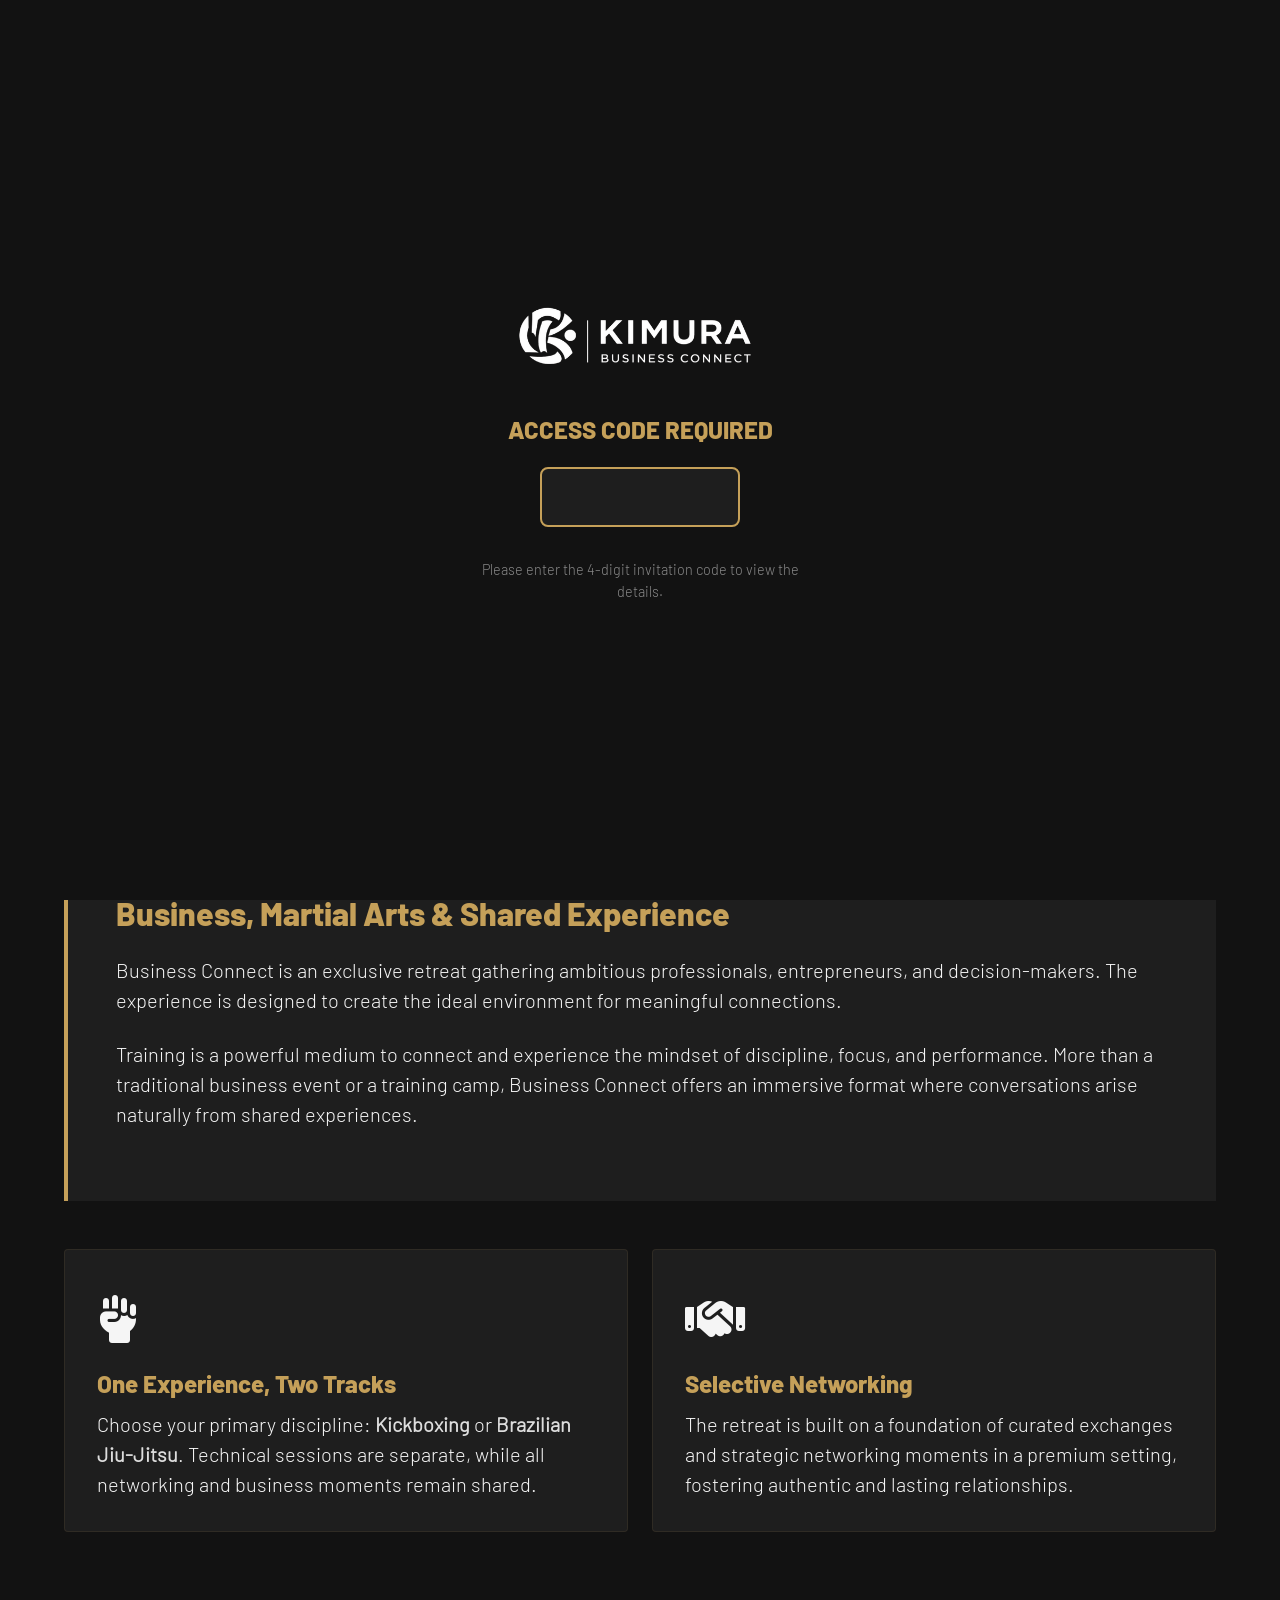
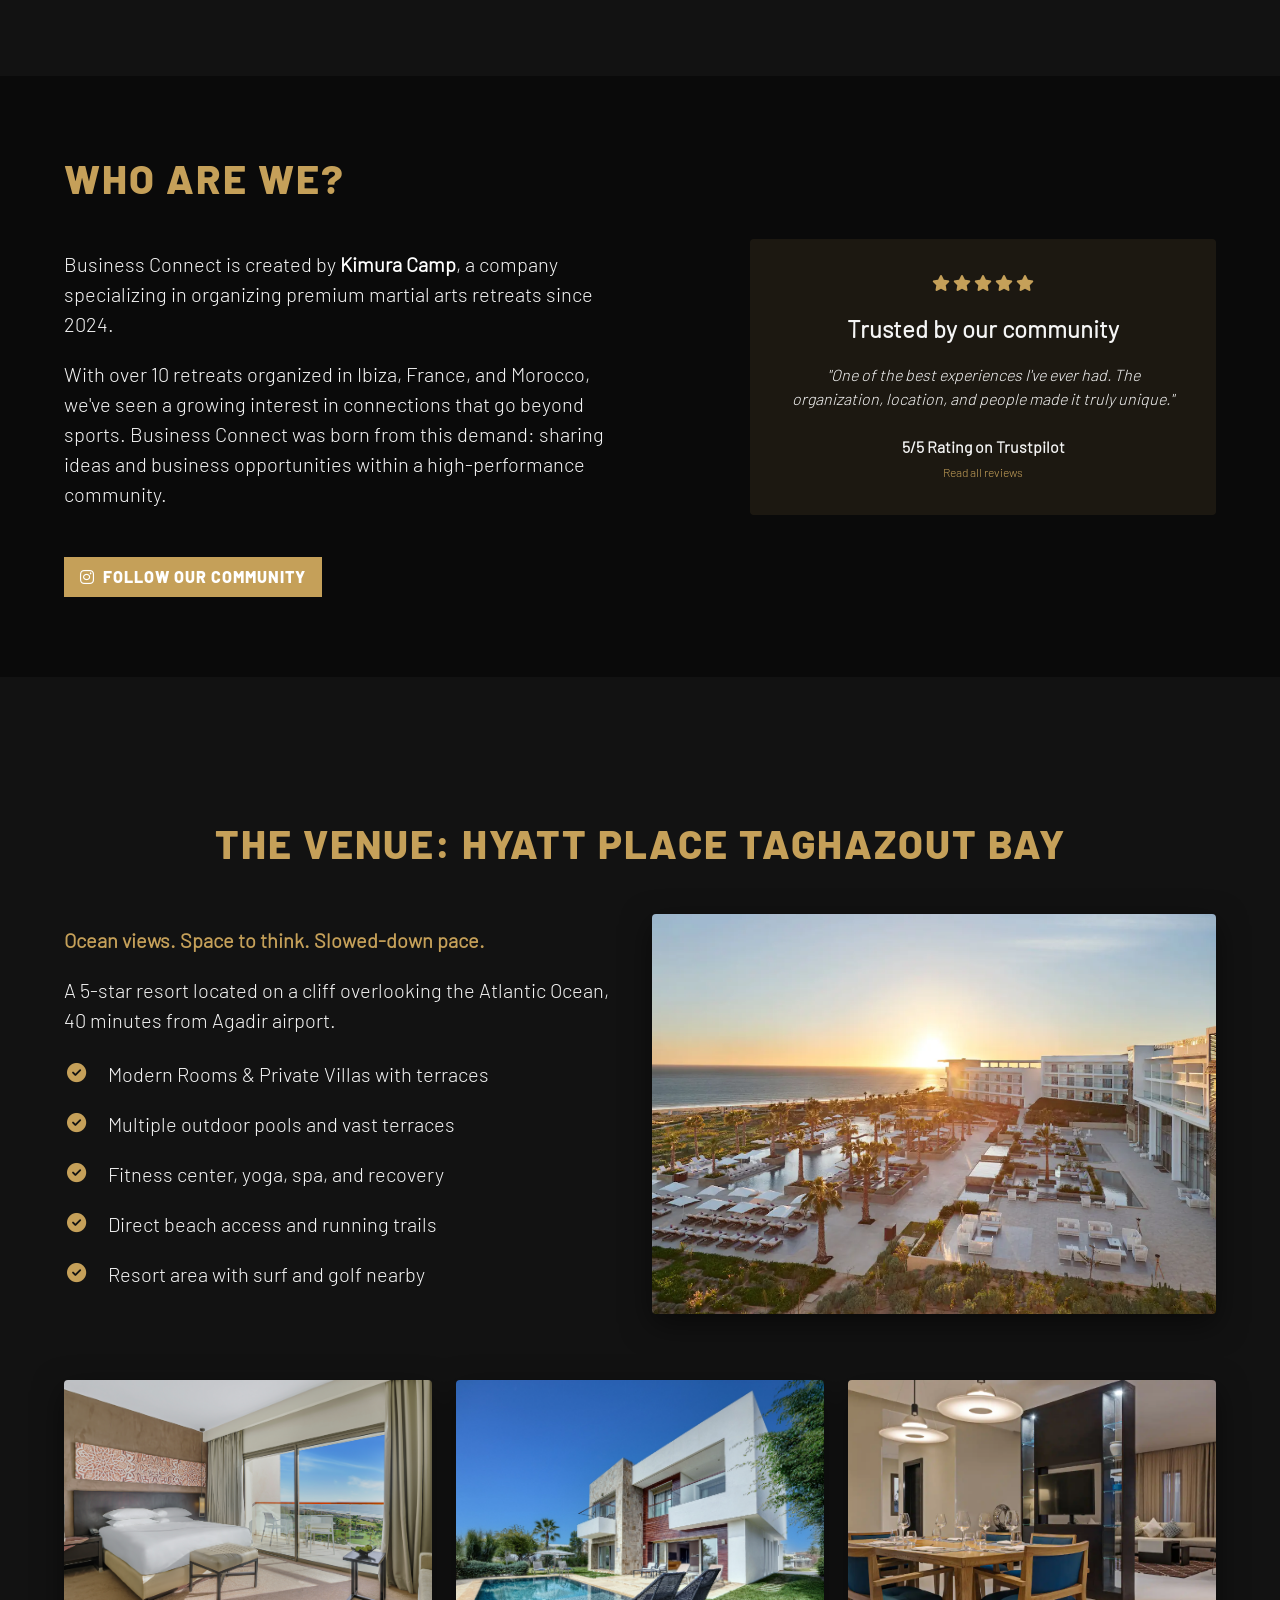
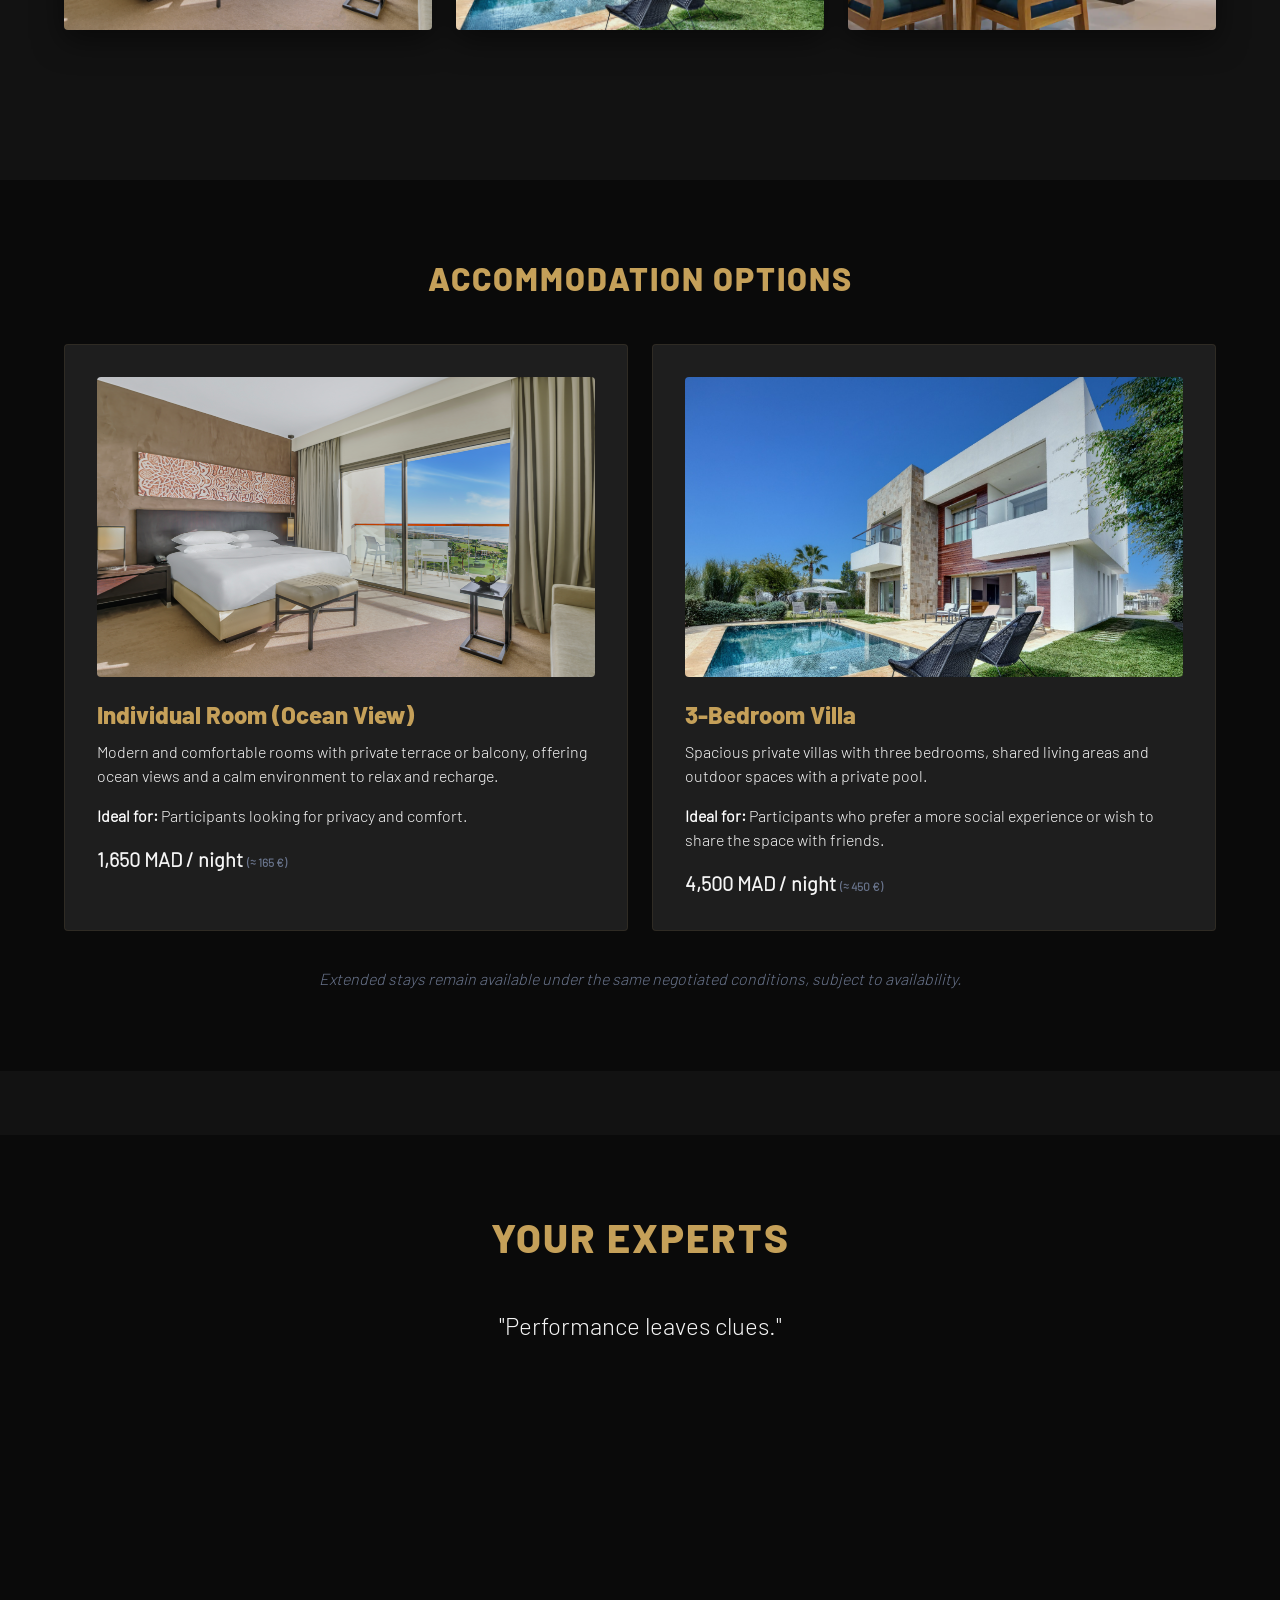
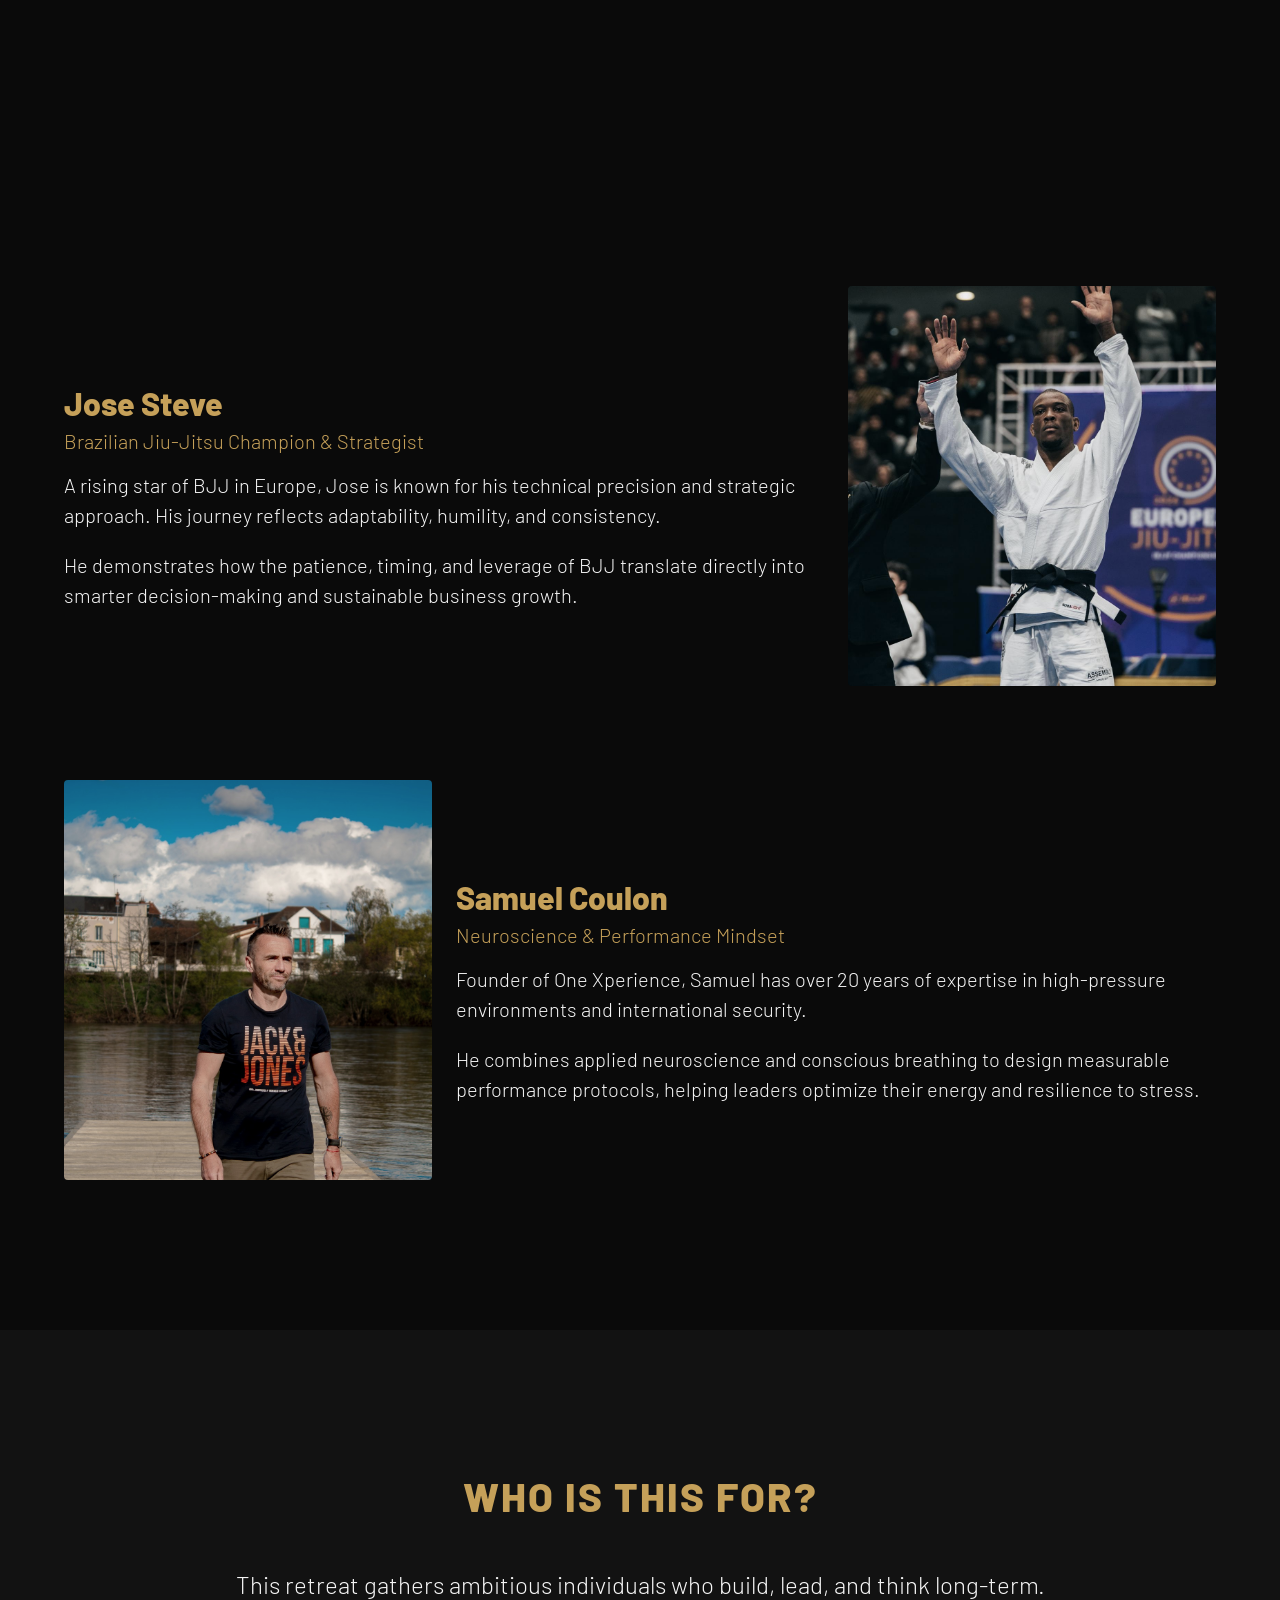
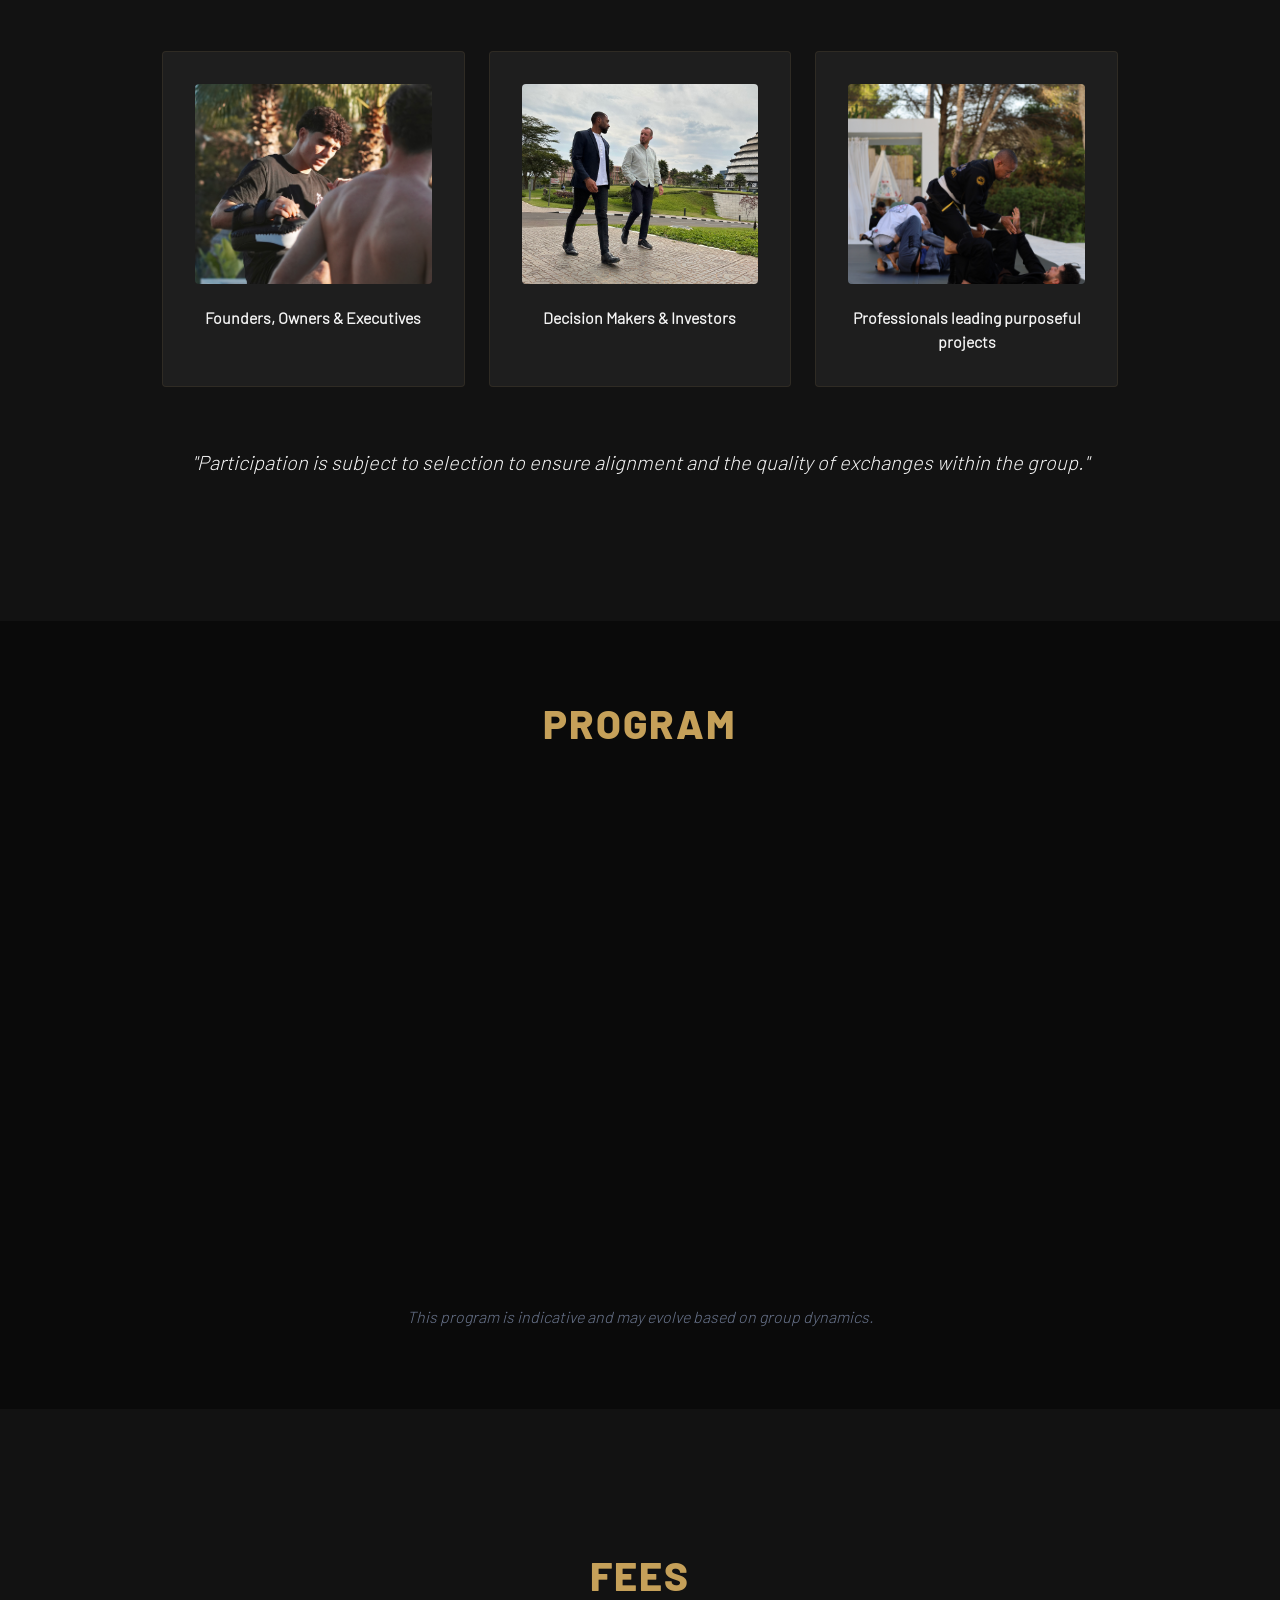
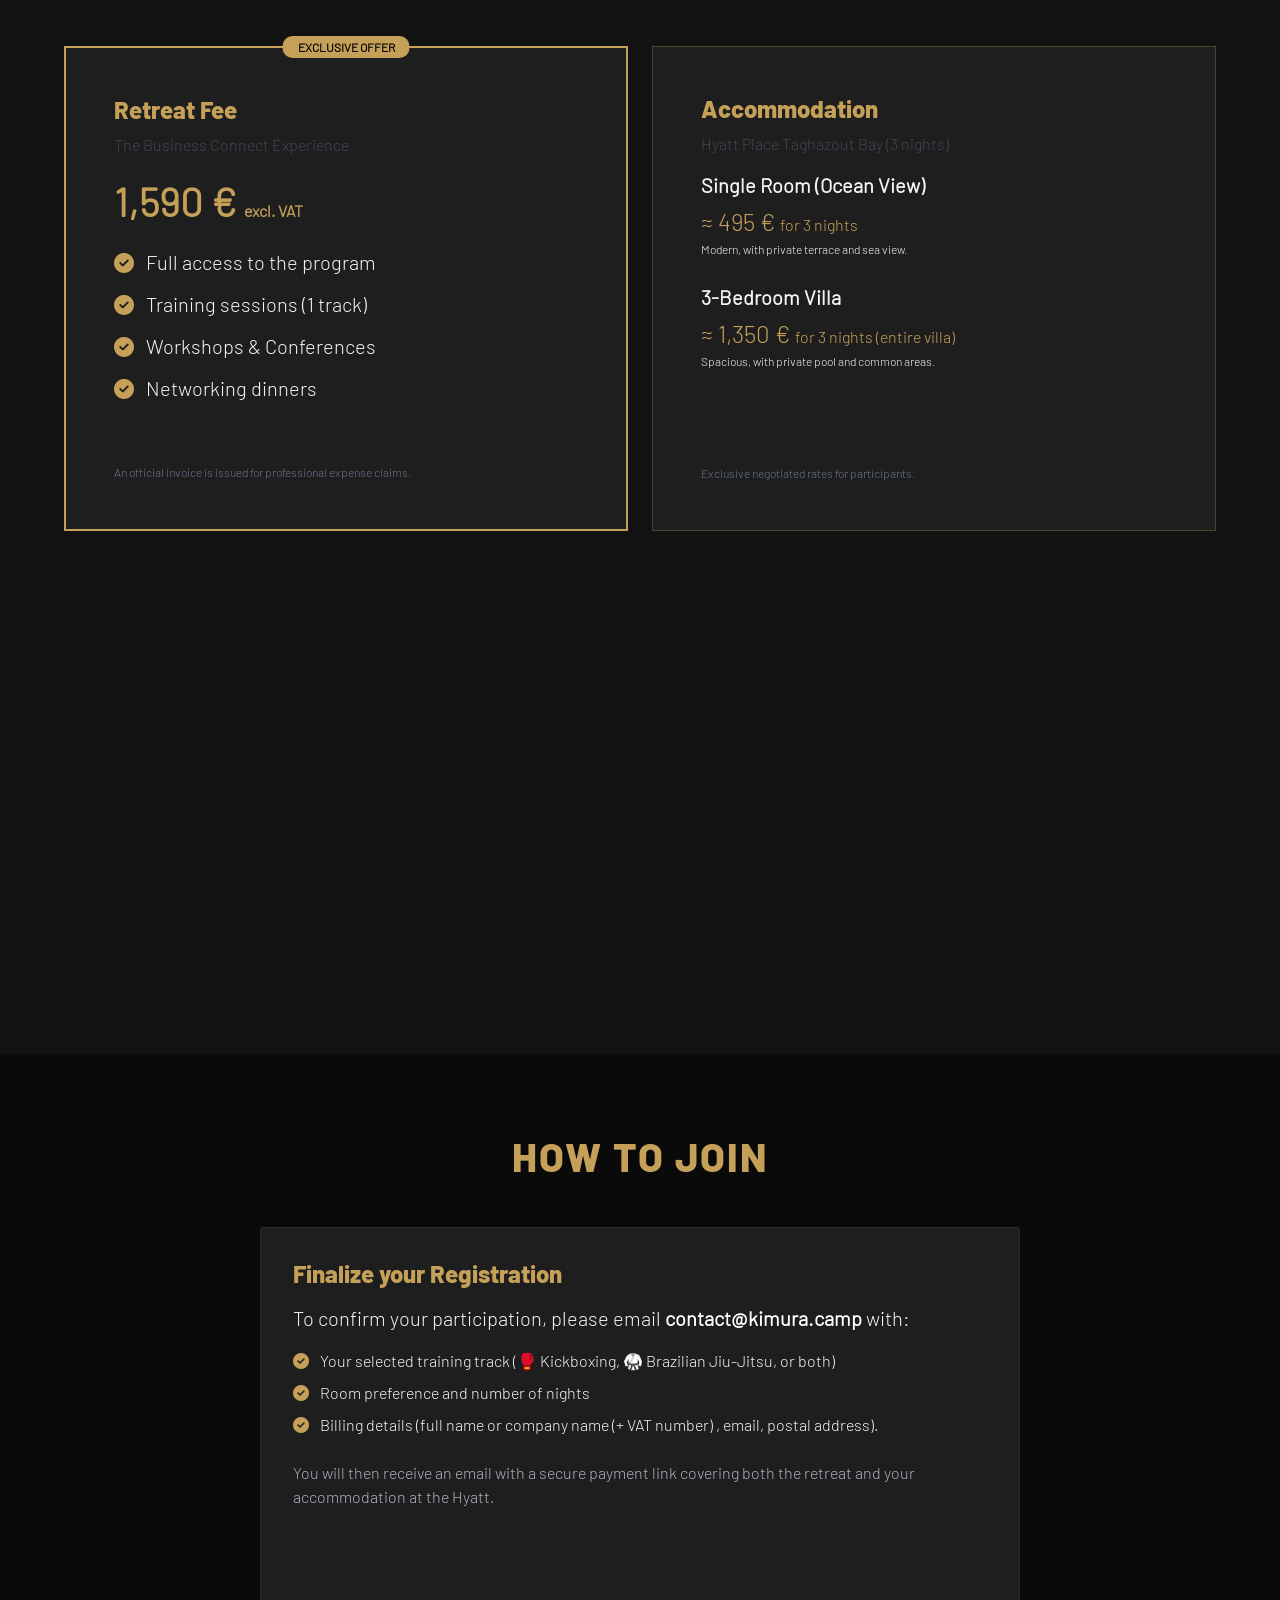
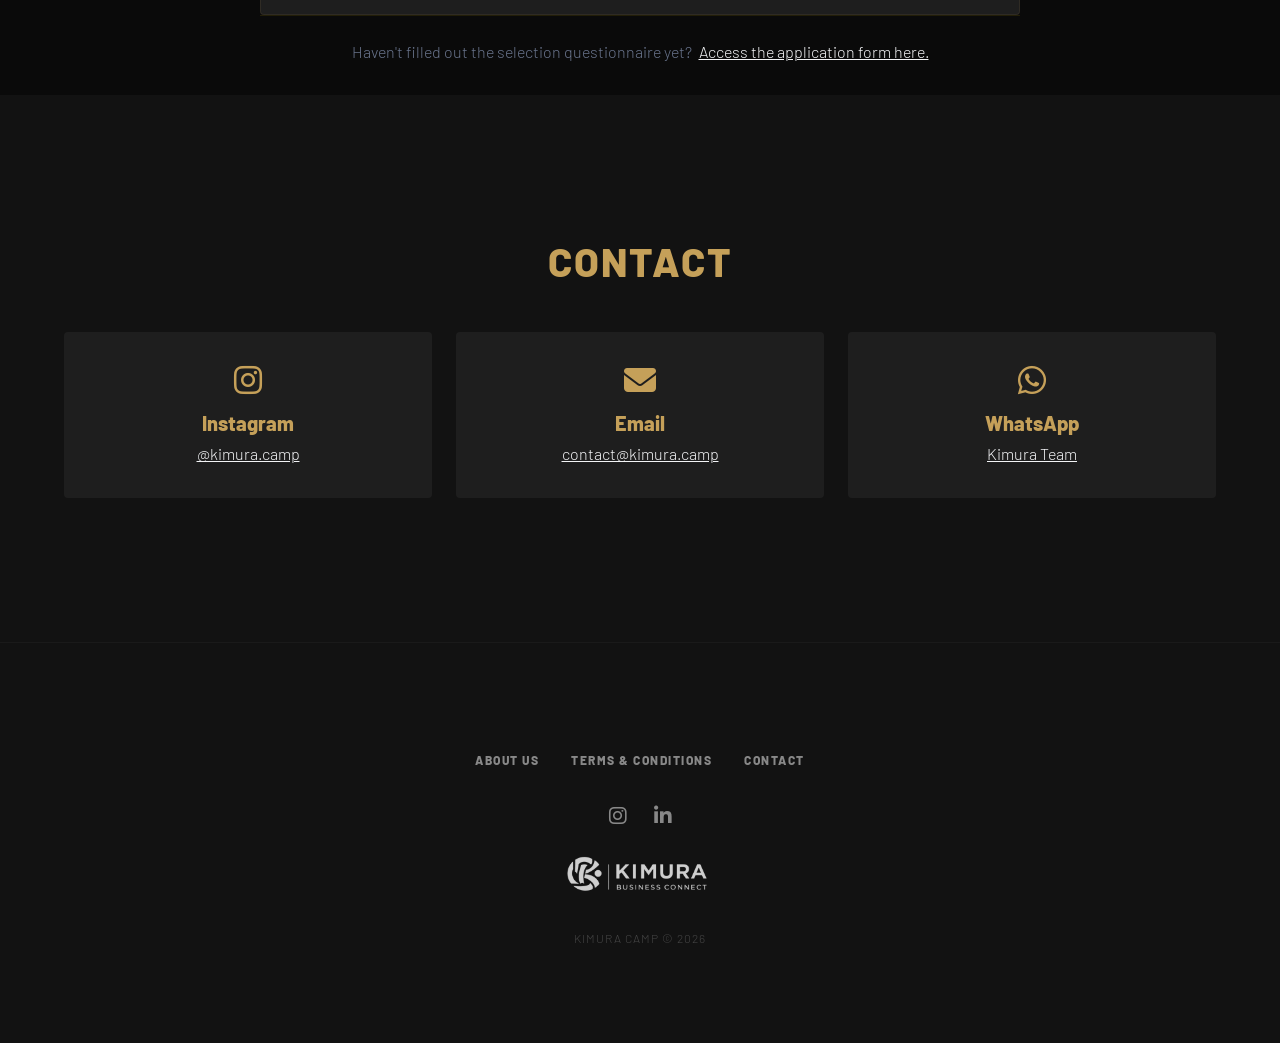
==== commit 5f5488c8: "wip" ====
--- a/pages/morocco-2026.html
+++ b/pages/morocco-2026.html
@@ -24,7 +24,7 @@
 
     <link rel="stylesheet" href="../css/bulma/bulma.min.css">
     <link rel="stylesheet" href="../css/fontawesome/all.min.css">
-    <link rel="stylesheet" href="../css/style.css?v=1.3">
+    <link rel="stylesheet" href="../css/style.css?v=1.4">
     <link rel="icon" type="image/ico" href="../favicon.ico">
     <link rel="apple-touch-icon" href="../images/logo.png">
 
@@ -214,10 +214,7 @@
             <img src="../images/logo.png" alt="Kimura Logo" class="lock-logo">
             <h2 class="title is-4 mb-5">ACCESS CODE REQUIRED</h2>
             <div class="code-inputs">
-                <input type="text" maxlength="1" class="code-input" inputmode="numeric">
-                <input type="text" maxlength="1" class="code-input" inputmode="numeric">
-                <input type="text" maxlength="1" class="code-input" inputmode="numeric">
-                <input type="text" maxlength="1" class="code-input" inputmode="numeric">
+                <input type="text" maxlength="4" class="code-input" inputmode="numeric" style="width: 200px; letter-spacing: 1rem; padding-left: 1rem;">
             </div>
             <p class="lock-message">Please enter the 4-digit invitation code to view the details.</p>
         </div>
@@ -230,7 +227,7 @@
 <nav class="navbar is-transparent is-fixed-top" role="navigation" aria-label="main navigation">
     <div class="container">
         <div class="navbar-brand">
-            <a class="navbar-item" href="https://www.kimura.camp" target="_blank">
+            <a class="navbar-item" href="https://business.kimura.camp" target="_blank">
                 <img src="../images/logo.png" alt="KIMURA CAMP LOGO">
             </a>
             <a role="button" class="navbar-burger" aria-label="menu" aria-expanded="false" data-target="navbarBasic">
@@ -386,13 +383,19 @@
 <!-- Accommodation Options Section -->
 <section id="accommodation" class="section content-section bg-dark-alt">
     <div class="container content-constrained">
-        <h2 class="title section-title has-text-centered is-size-2 mb-6">Accommodation Options</h2>
+        <h2 class="title section-title has-text-centered is-size-3 mb-6">Accommodation Options</h2>
         
         <div class="columns is-multiline">
             <!-- Individual Room -->
             <div class="column is-6">
                 <div class="feature-card">
-                    <img src="../images/hotel-7.png" alt="Individual Room" class="venue-img mb-4" style="height: 300px;">
+                    <div class="accommodation-carousel" data-interval="3000">
+                        <div class="carousel-fade-slides">
+                            <img src="../images/bedroom-1.jpg" alt="Individual Room 1" class="carousel-fade-slide is-active">
+                            <img src="../images/bedroom-2.png" alt="Individual Room 2" class="carousel-fade-slide">
+                            <img src="../images/bedroom-3.png" alt="Individual Room 3" class="carousel-fade-slide">
+                        </div>
+                    </div>
                     <h3 class="title is-size-4 mb-3" style="color: var(--accent-gold);">Individual Room (Ocean View)</h3>
                     <div class="content">
                         <p>Modern and comfortable rooms with private terrace or balcony, offering ocean views and a calm environment to relax and recharge.</p>
@@ -405,7 +408,13 @@
             <!-- 3-Bedroom Villa -->
             <div class="column is-6">
                 <div class="feature-card">
-                    <img src="../images/hotel-8.jpeg" alt="3-Bedroom Villa" class="venue-img mb-4" style="height: 300px;">
+                    <div class="accommodation-carousel" data-interval="3500">
+                        <div class="carousel-fade-slides">
+                            <img src="../images/hotel-8.jpeg" alt="3-Bedroom Villa 1" class="carousel-fade-slide is-active">
+                            <img src="../images/villa-bedroom.png" alt="3-Bedroom Villa 2" class="carousel-fade-slide">
+                            <img src="../images/hotel-9.png" alt="3-Bedroom Villa 3" class="carousel-fade-slide">
+                        </div>
+                    </div>
                     <h3 class="title is-size-4 mb-3" style="color: var(--accent-gold);">3-Bedroom Villa</h3>
                     <div class="content">
                         <p>Spacious private villas with three bedrooms, shared living areas and outdoor spaces with a private pool.</p>
@@ -629,13 +638,13 @@
                 <div class="feature-card">
                     <h3 class="title is-size-4 mb-4" style="color: var(--accent-gold);">Finalize your Registration</h3>
                     <div class="content is-size-5">
-                        <p class="mb-4">Once your application is validated, please send the following information to <strong>contact@kimura.camp</strong>:</p>
+                        <p class="mb-4">To confirm your participation, please email <strong>contact@kimura.camp</strong> with: </p>
                         <ul class="is-size-6 mb-5 unstyled-list">
-                            <li class="mb-2"><i class="fas fa-check-circle mr-2" style="color: var(--accent-gold);"></i> Copy of your ID / Passport</li>
-                            <li class="mb-2"><i class="fas fa-check-circle mr-2" style="color: var(--accent-gold);"></i> Proof of professional status (Kbis, LinkedIn profile, etc.)</li>
-                            <li class="mb-2"><i class="fas fa-check-circle mr-2" style="color: var(--accent-gold);"></i> Your choices: Track (Kickboxing or BJJ), Accommodation, Billing information</li>
+                            <li class="mb-2"><i class="fas fa-check-circle mr-2" style="color: var(--accent-gold);"></i> Your selected training track (🥊 Kickboxing, 🥋 Brazilian Jiu-Jitsu, or both)</li>
+                            <li class="mb-2"><i class="fas fa-check-circle mr-2" style="color: var(--accent-gold);"></i> Room preference and number of nights</li>
+                            <li class="mb-2"><i class="fas fa-check-circle mr-2" style="color: var(--accent-gold);"></i> Billing details (full name or company name (+ VAT number) , email, postal address). </li>
                         </ul>
-                        <p class="is-size-6 has-text-grey-light">You will then receive a secure payment link to confirm your spot.</p>
+                        <p class="is-size-6 has-text-grey-light">You will then receive an email with a secure payment link covering both the retreat and your accommodation at the Hyatt.</p>
                     </div>
                 </div>
 
@@ -736,6 +745,6 @@
     </div>
 </div>
 
-<script src="../js/private.js"></script>
+<script src="../js/private.js?v=1.5"></script>
 </body>
 </html>
--- a/css/style.css
+++ b/css/style.css
@@ -707,4 +707,40 @@
     margin-top: 1rem;
     font-size: 0.9rem;
     color: #888;
-}+}
+/* Accommodation Carousel Fade */
+.accommodation-carousel {
+    position: relative;
+    width: 100%;
+    height: 300px;
+    margin-bottom: 1.5rem;
+    overflow: hidden;
+    border-radius: 4px;
+}
+
+.carousel-fade-slides {
+    position: relative;
+    width: 100%;
+    height: 100%;
+}
+
+.carousel-fade-slide {
+    position: absolute;
+    top: 0;
+    left: 0;
+    width: 100%;
+    height: 100%;
+    object-fit: cover;
+    opacity: 0;
+    transition: opacity 1s ease-in-out;
+}
+
+.carousel-fade-slide.is-active {
+    opacity: 1;
+}
+
+@media screen and (max-width: 768px) {
+    .accommodation-carousel {
+        height: 250px;
+    }
+}
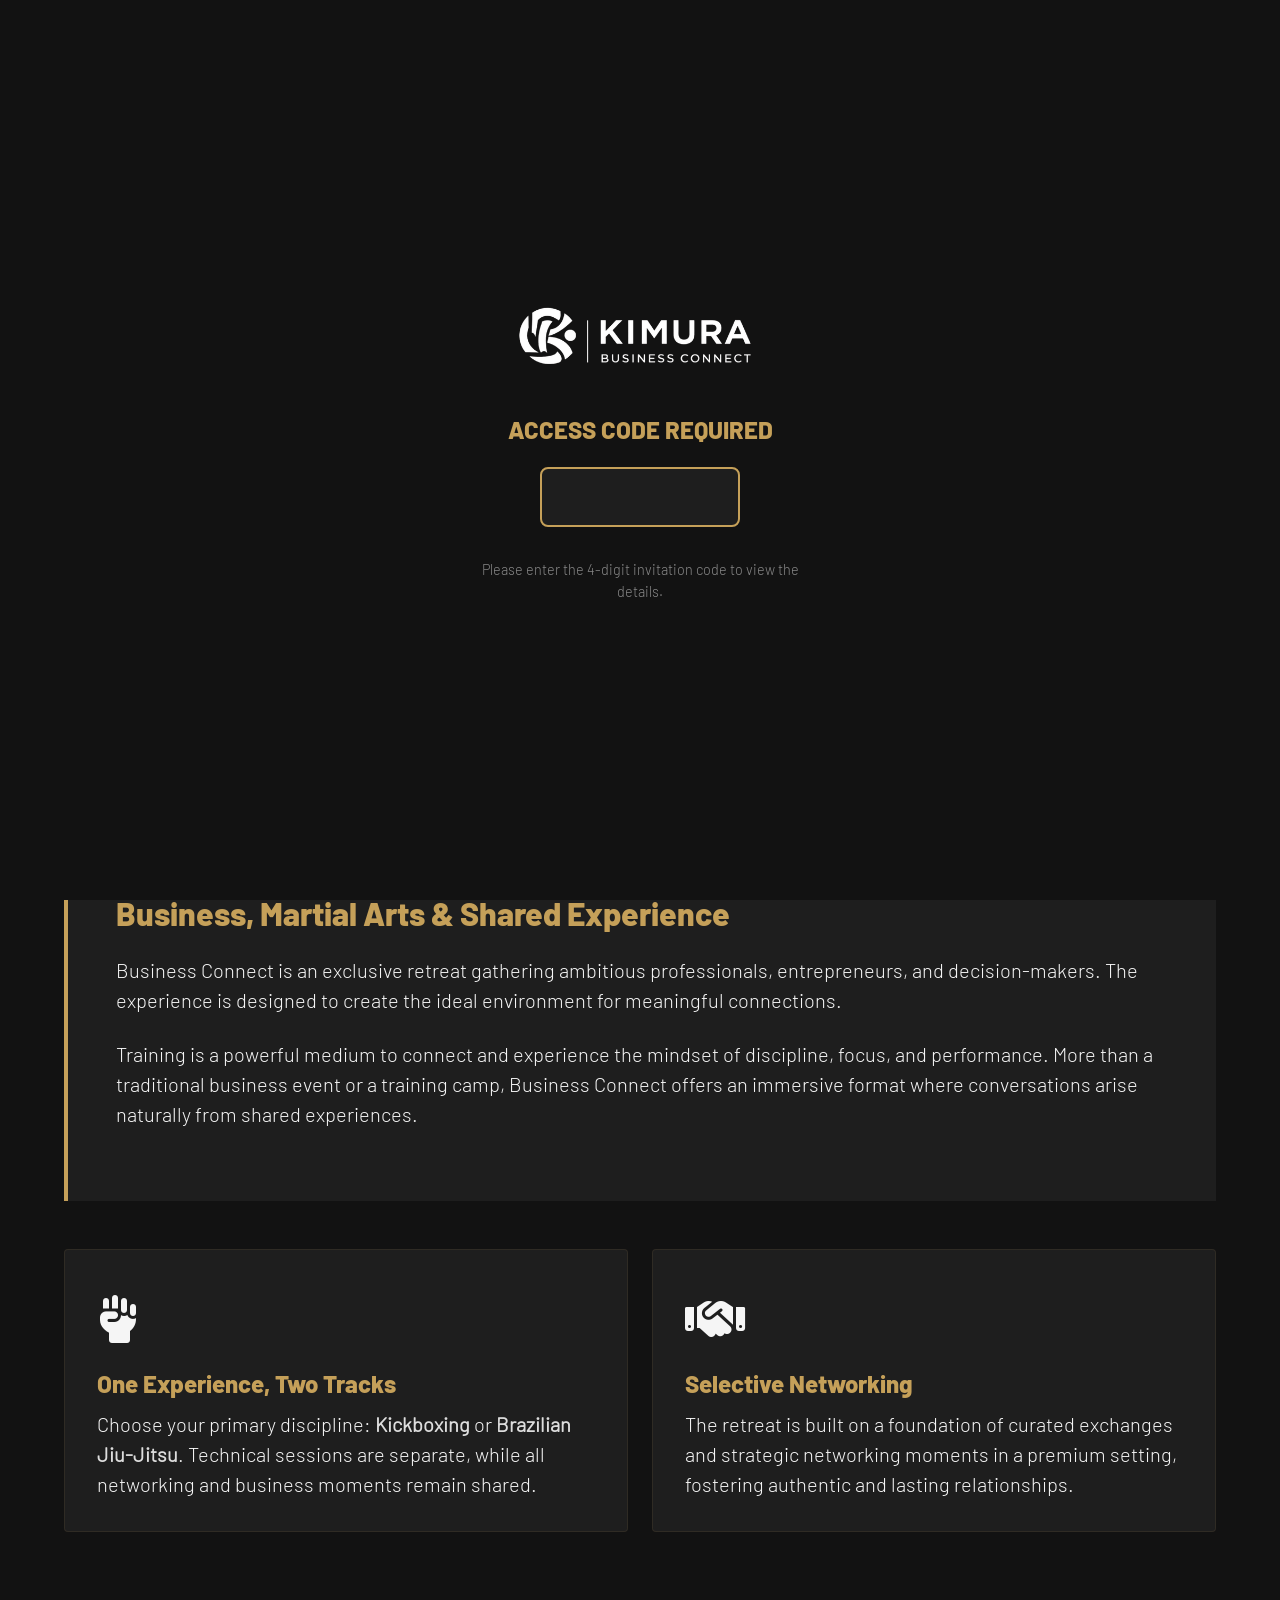
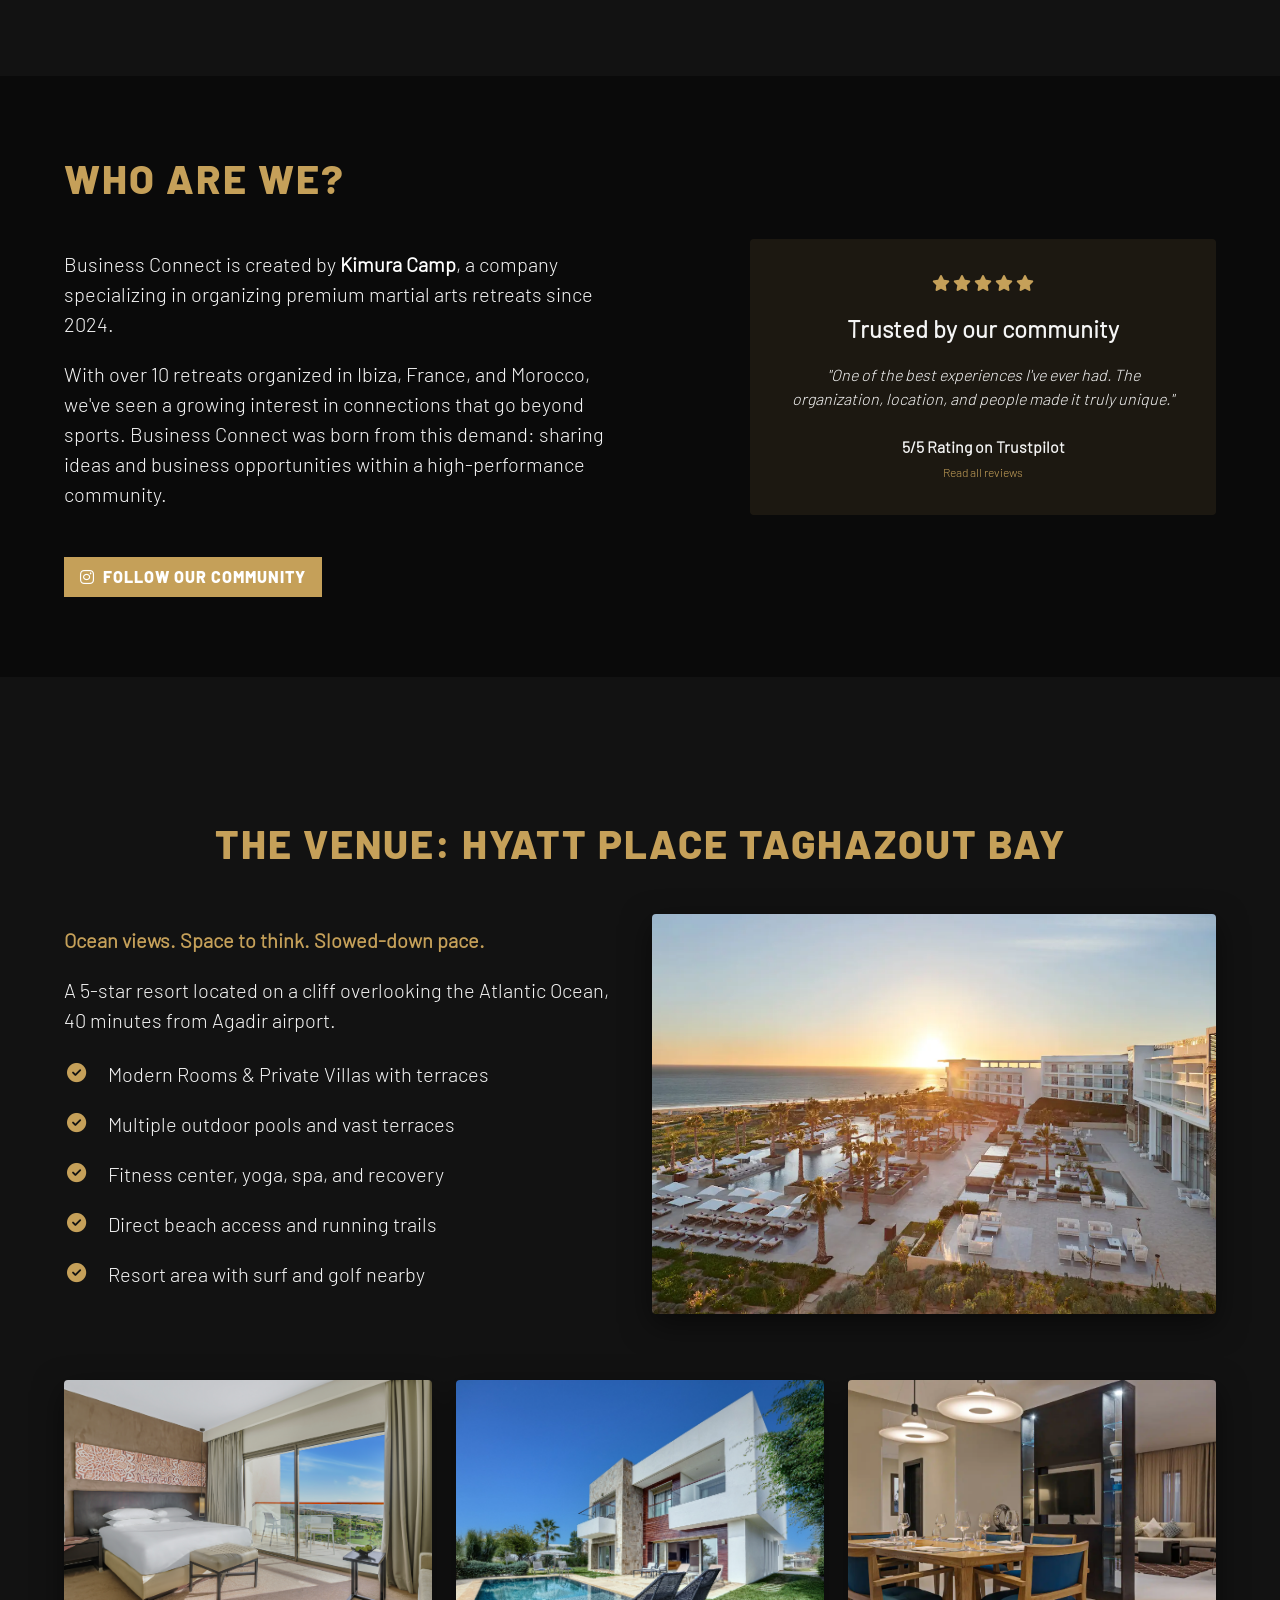
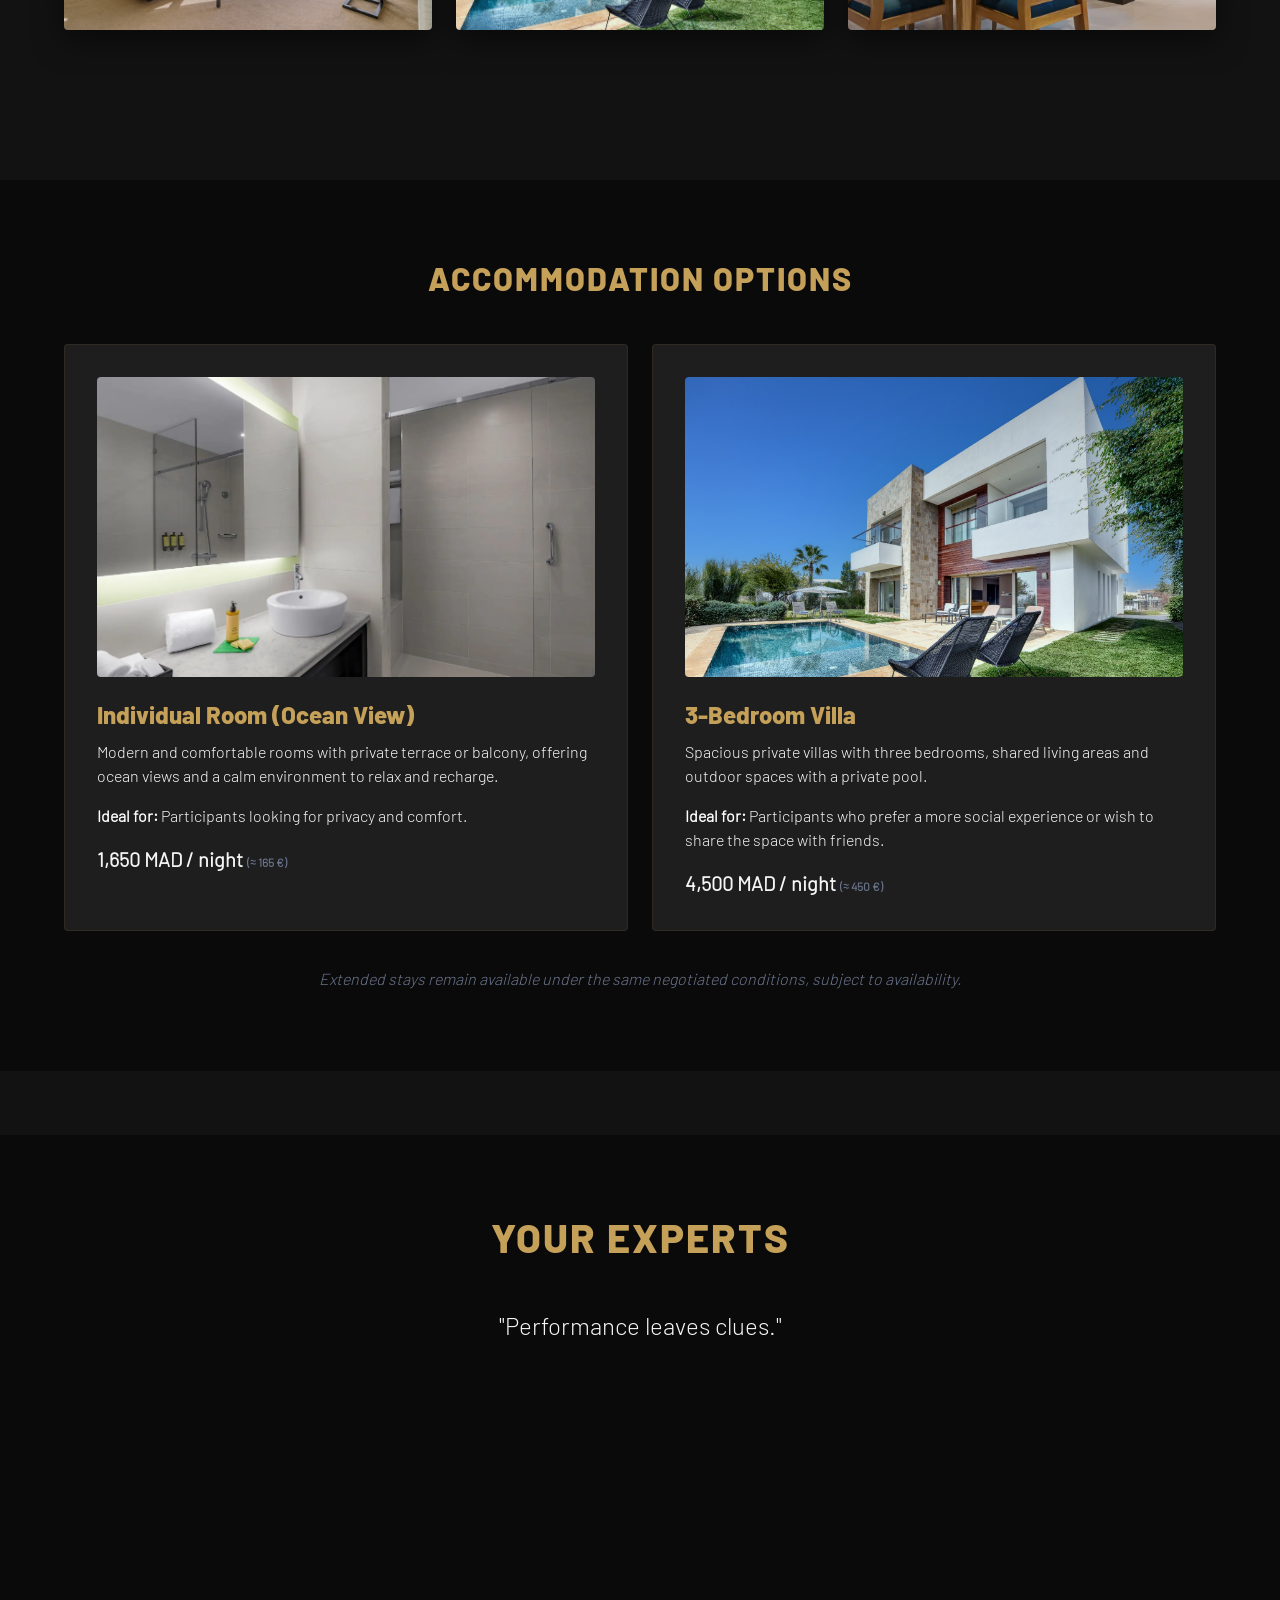
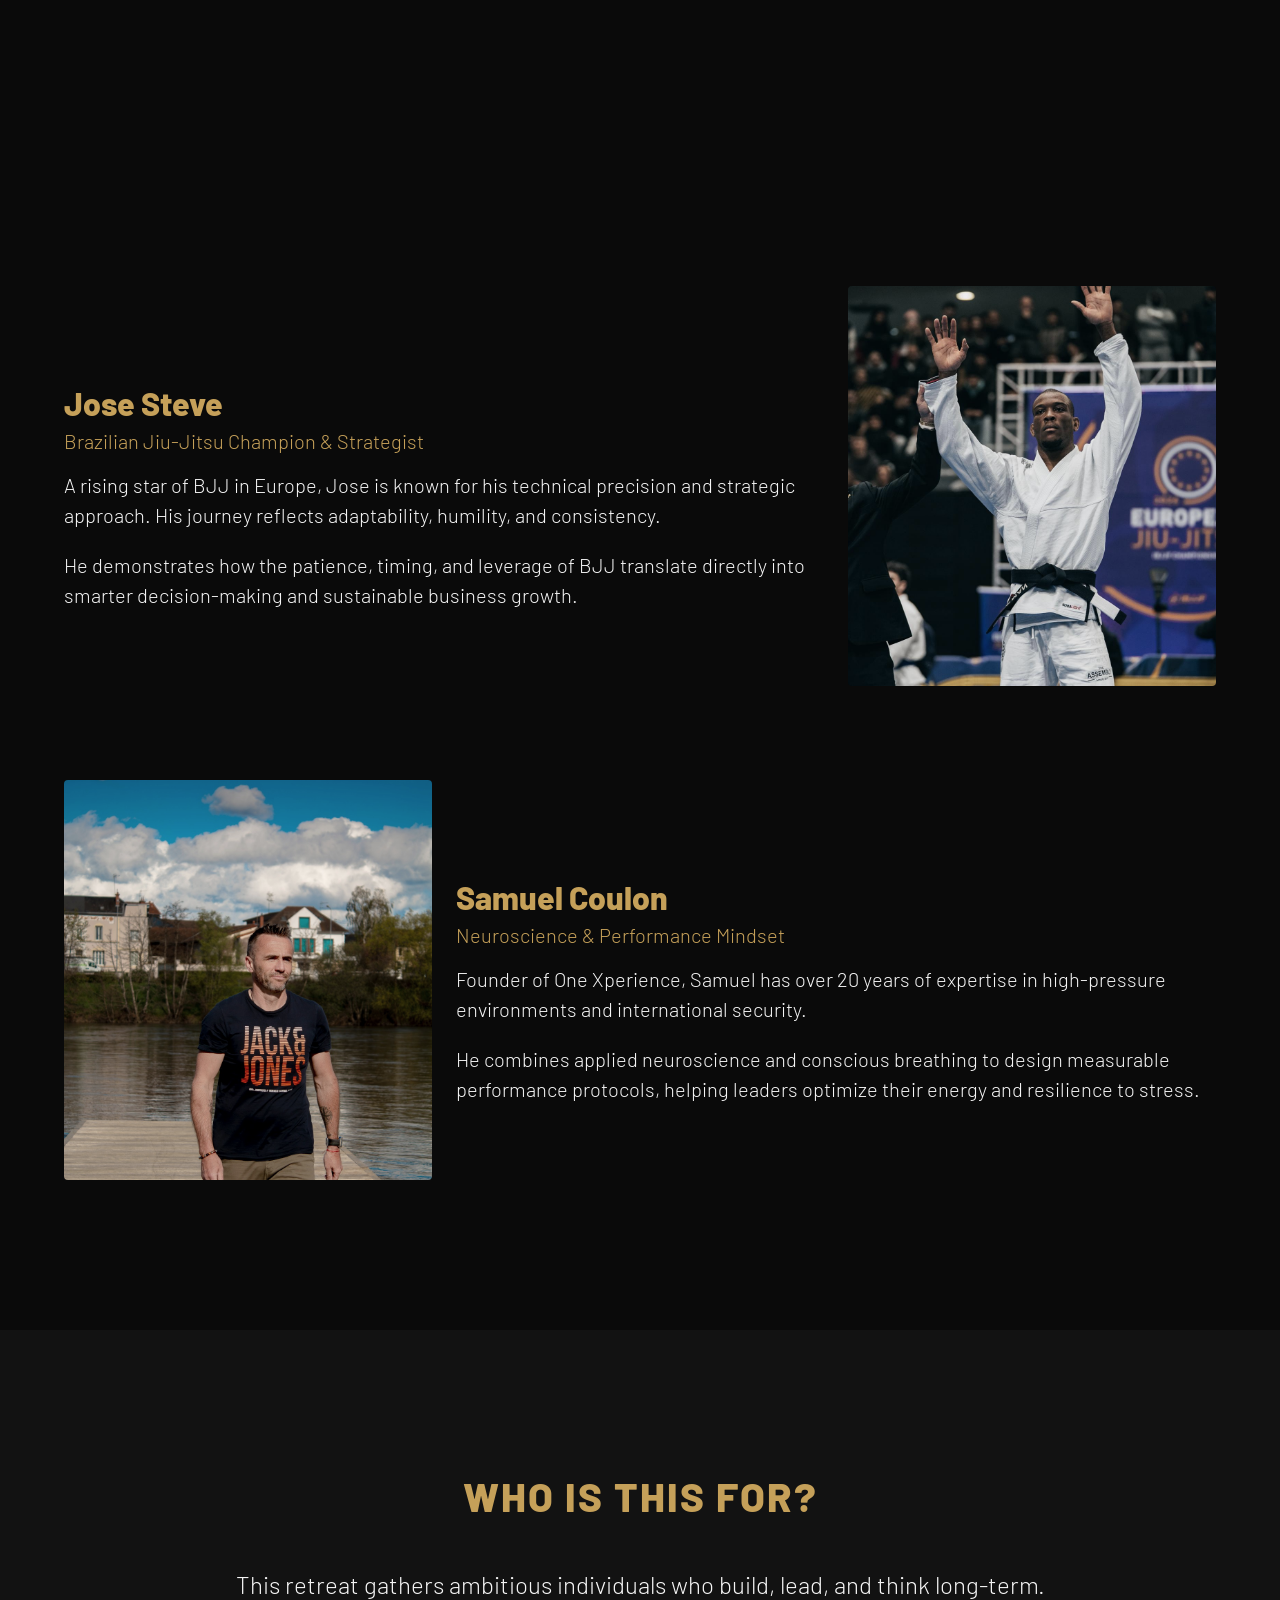
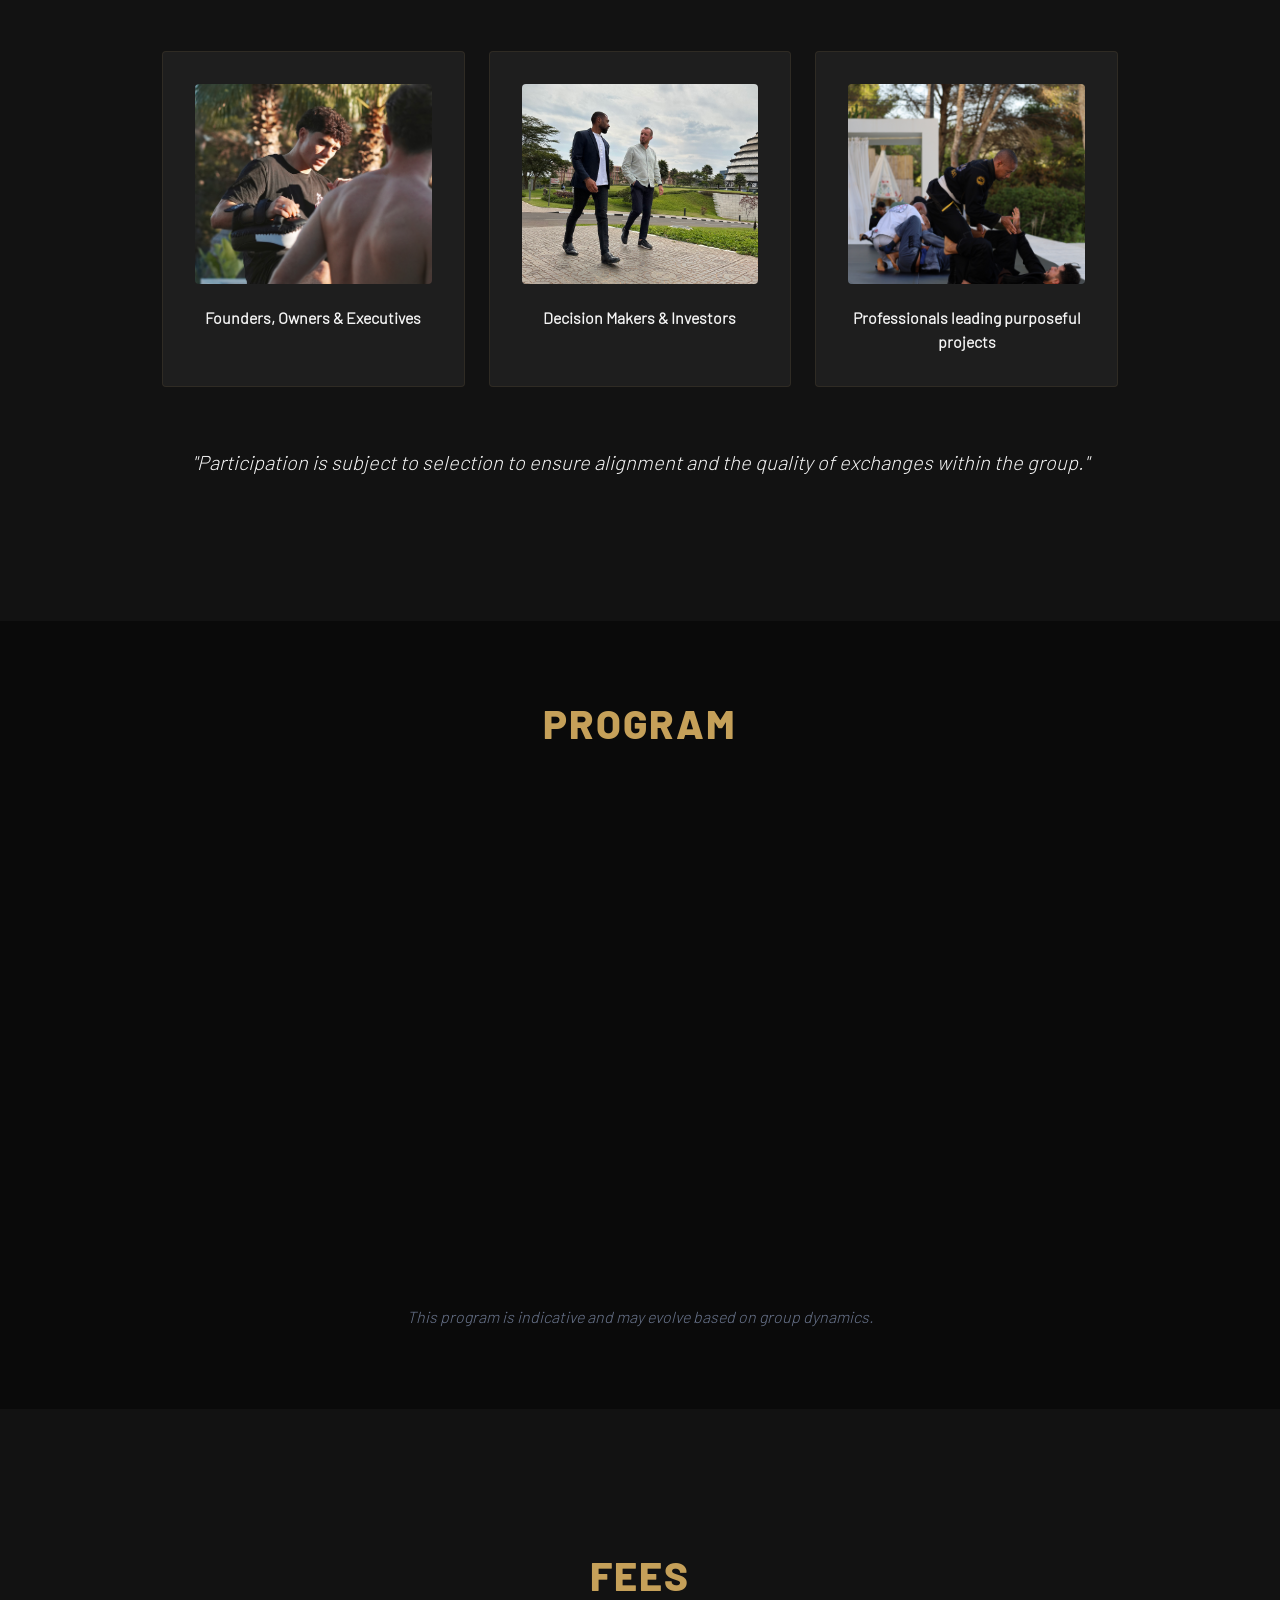
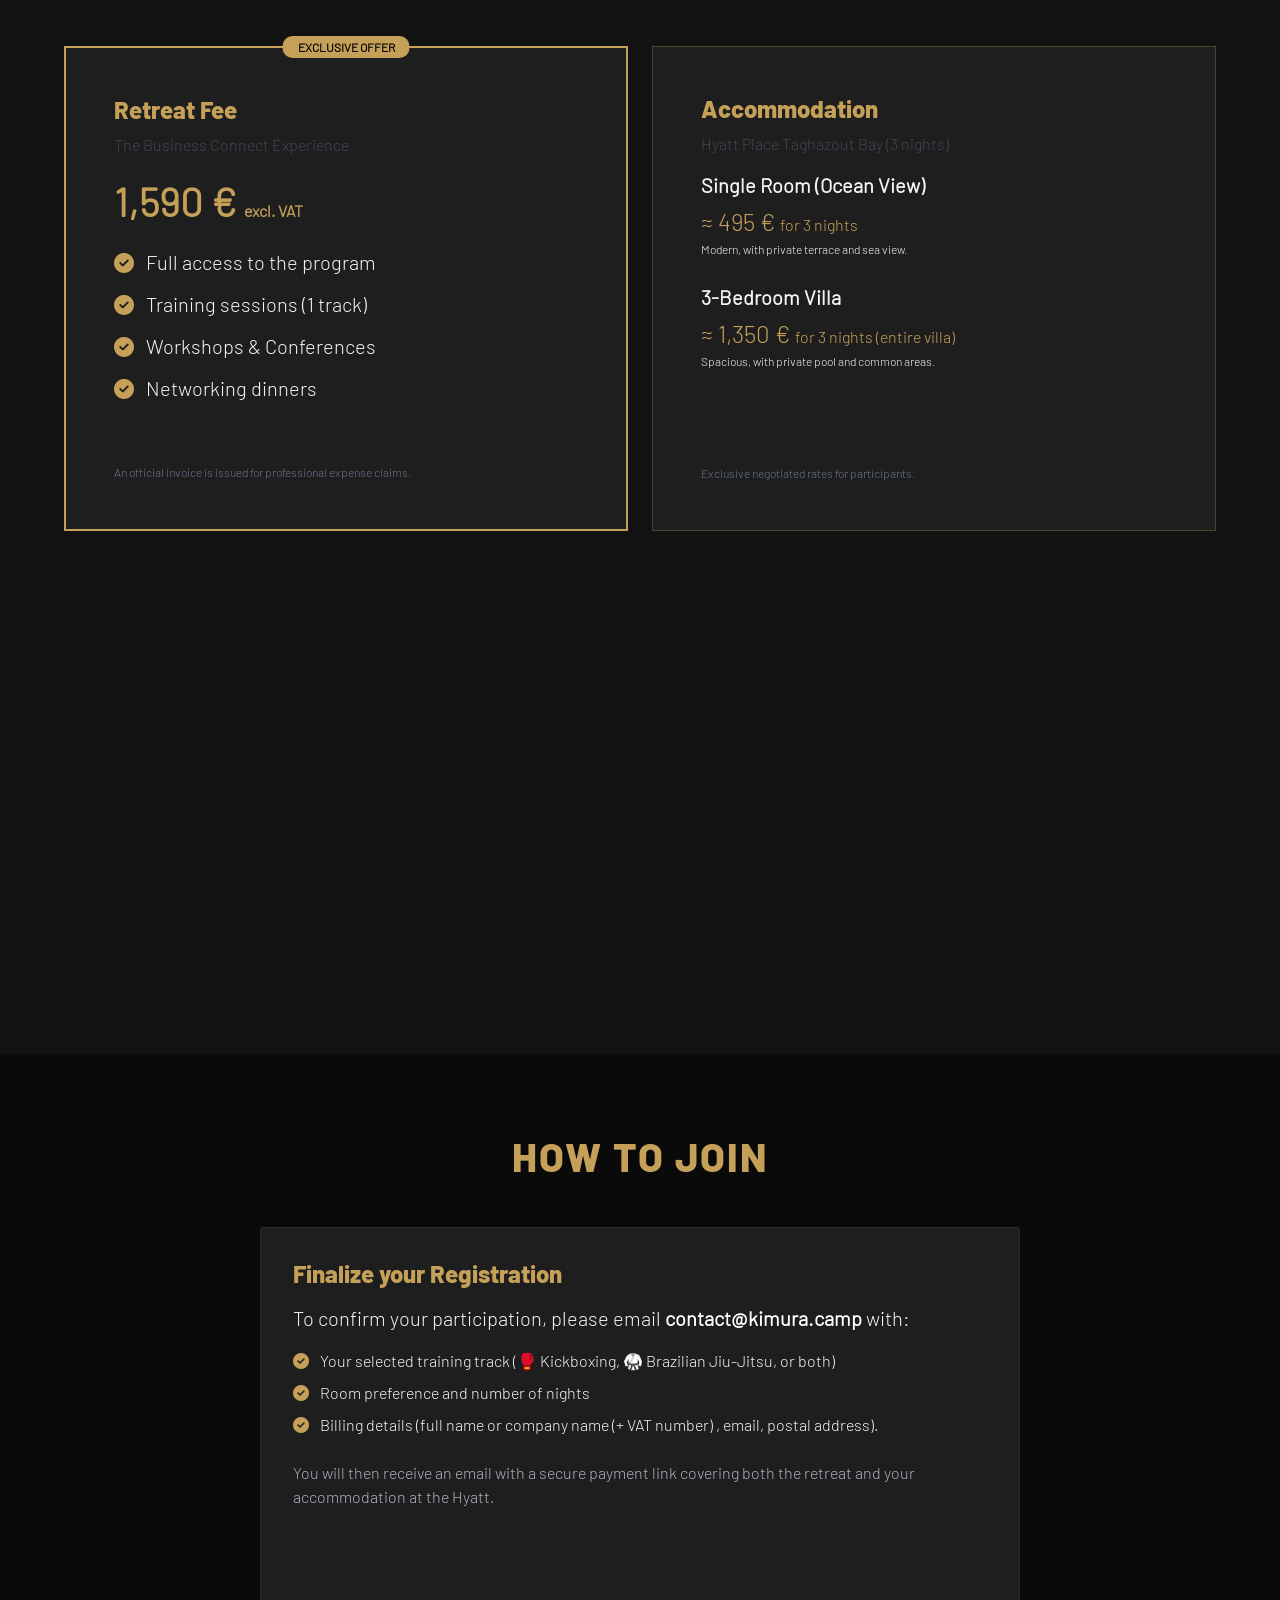
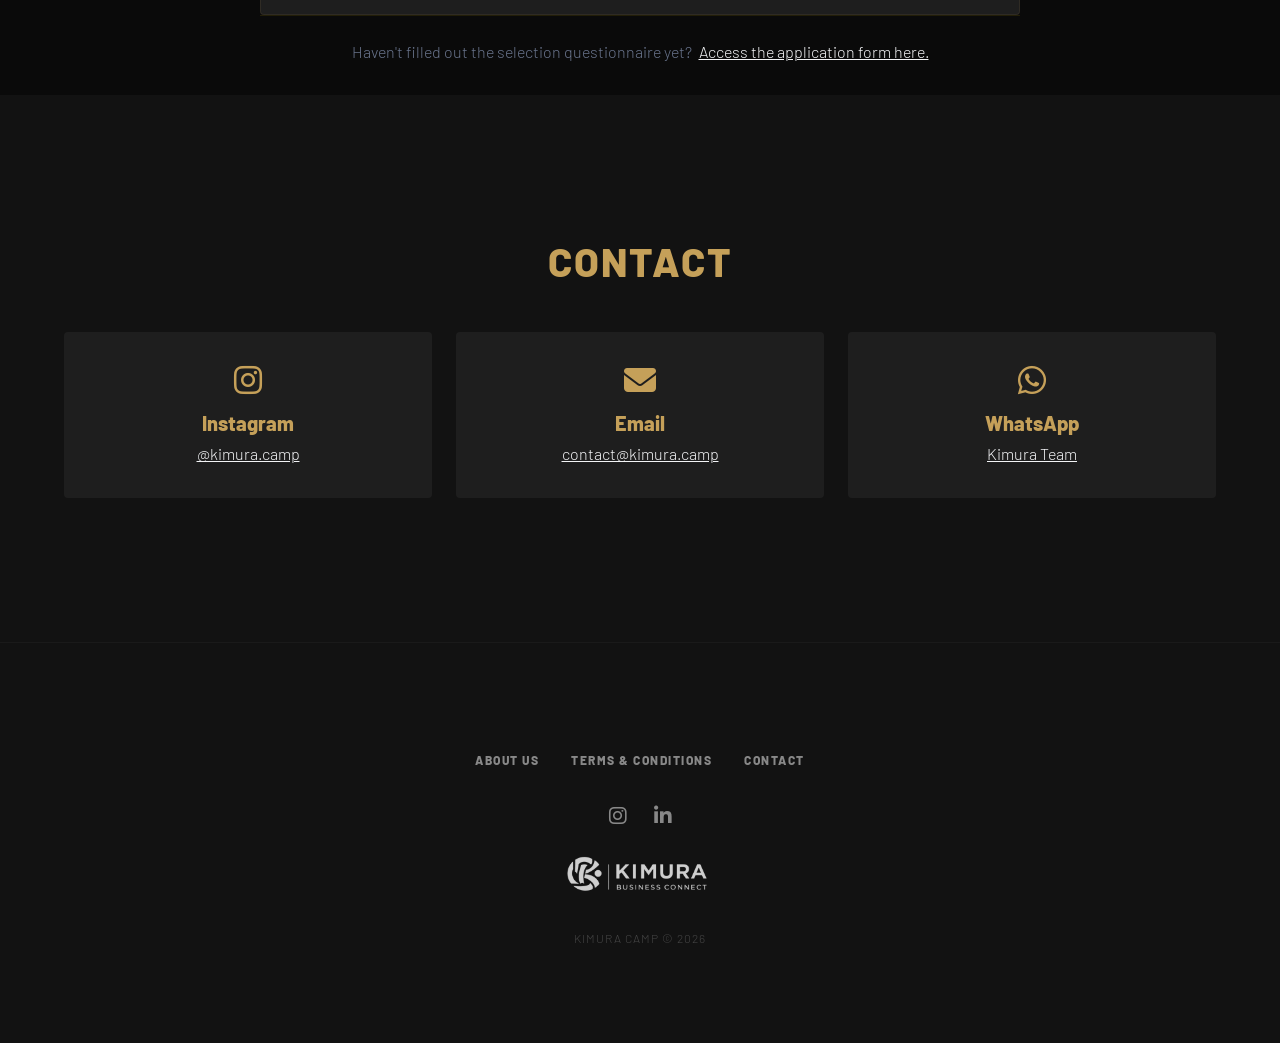
==== commit d8dfa65d: "wip" ====
--- a/pages/morocco-2026.html
+++ b/pages/morocco-2026.html
@@ -745,6 +745,6 @@
     </div>
 </div>
 
-<script src="../js/private.js?v=1.5"></script>
+<script src="../js/private.js?v=1.6"></script>
 </body>
 </html>
